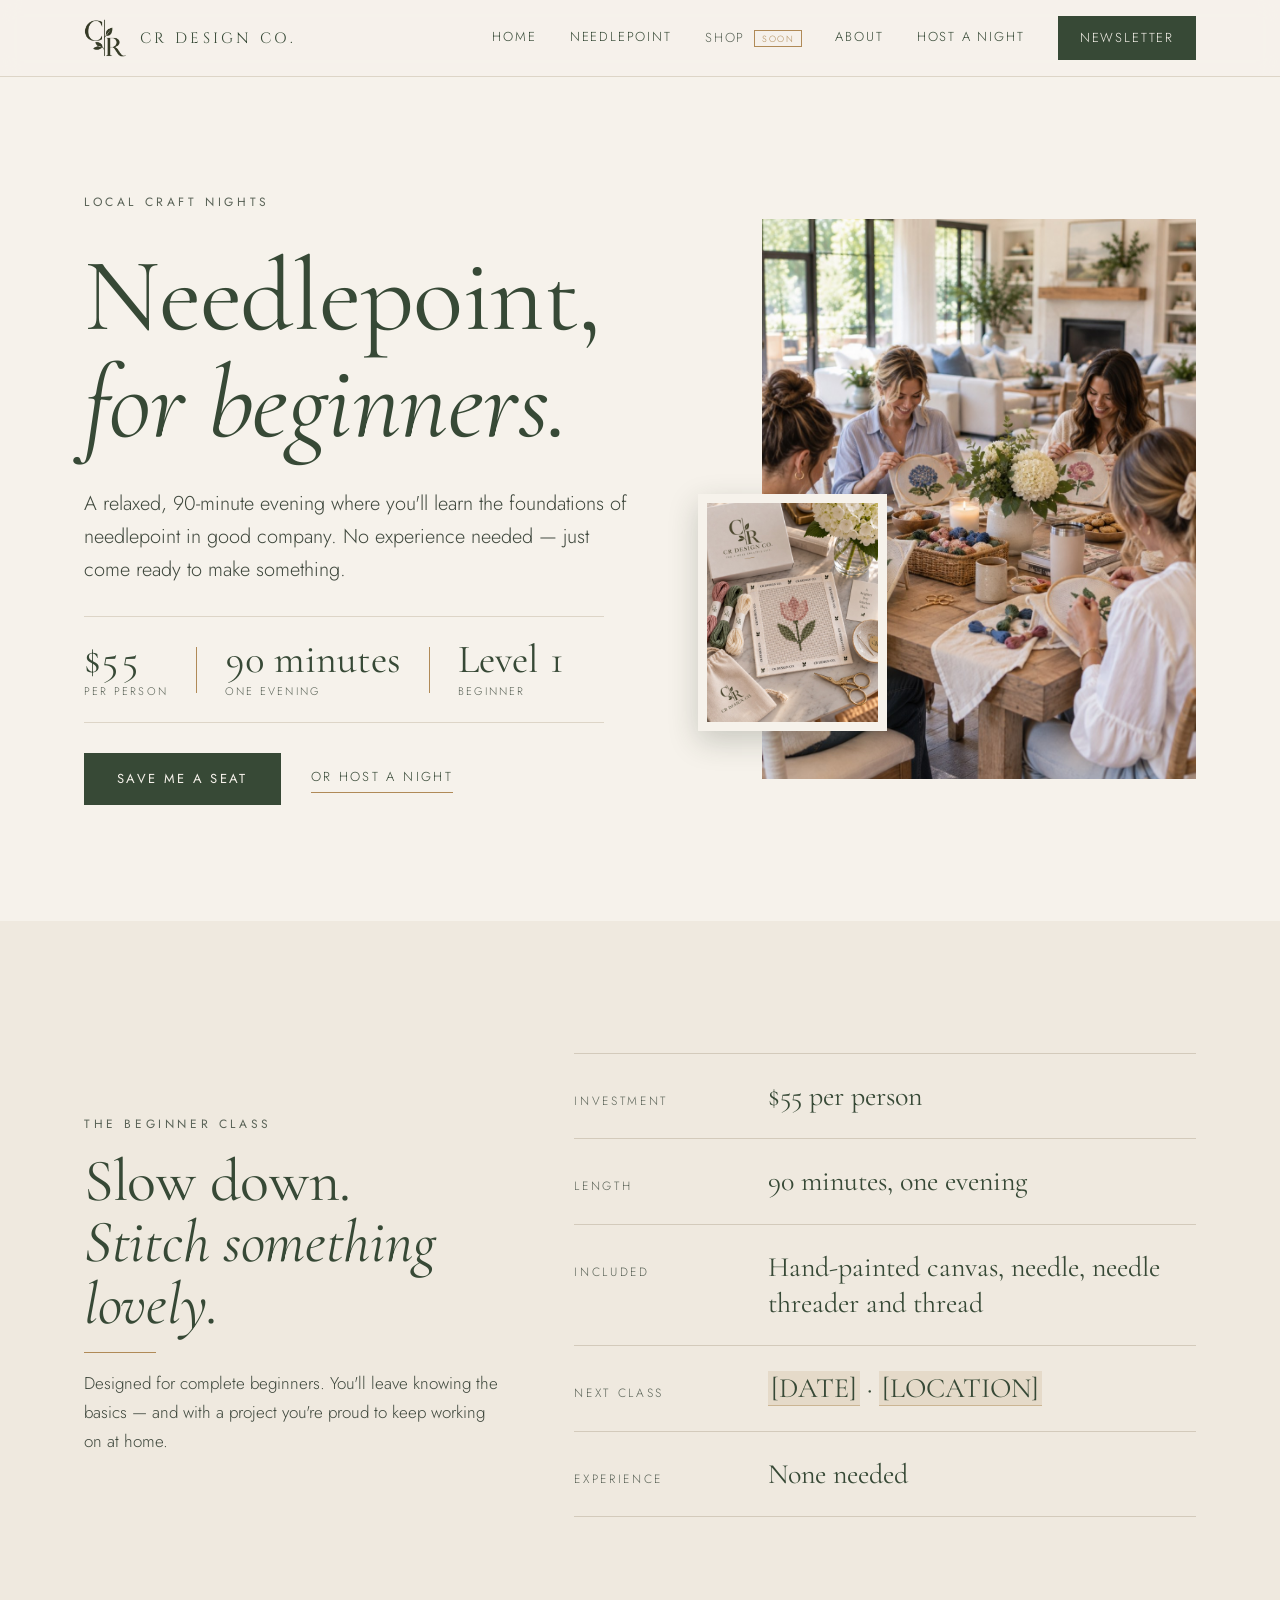
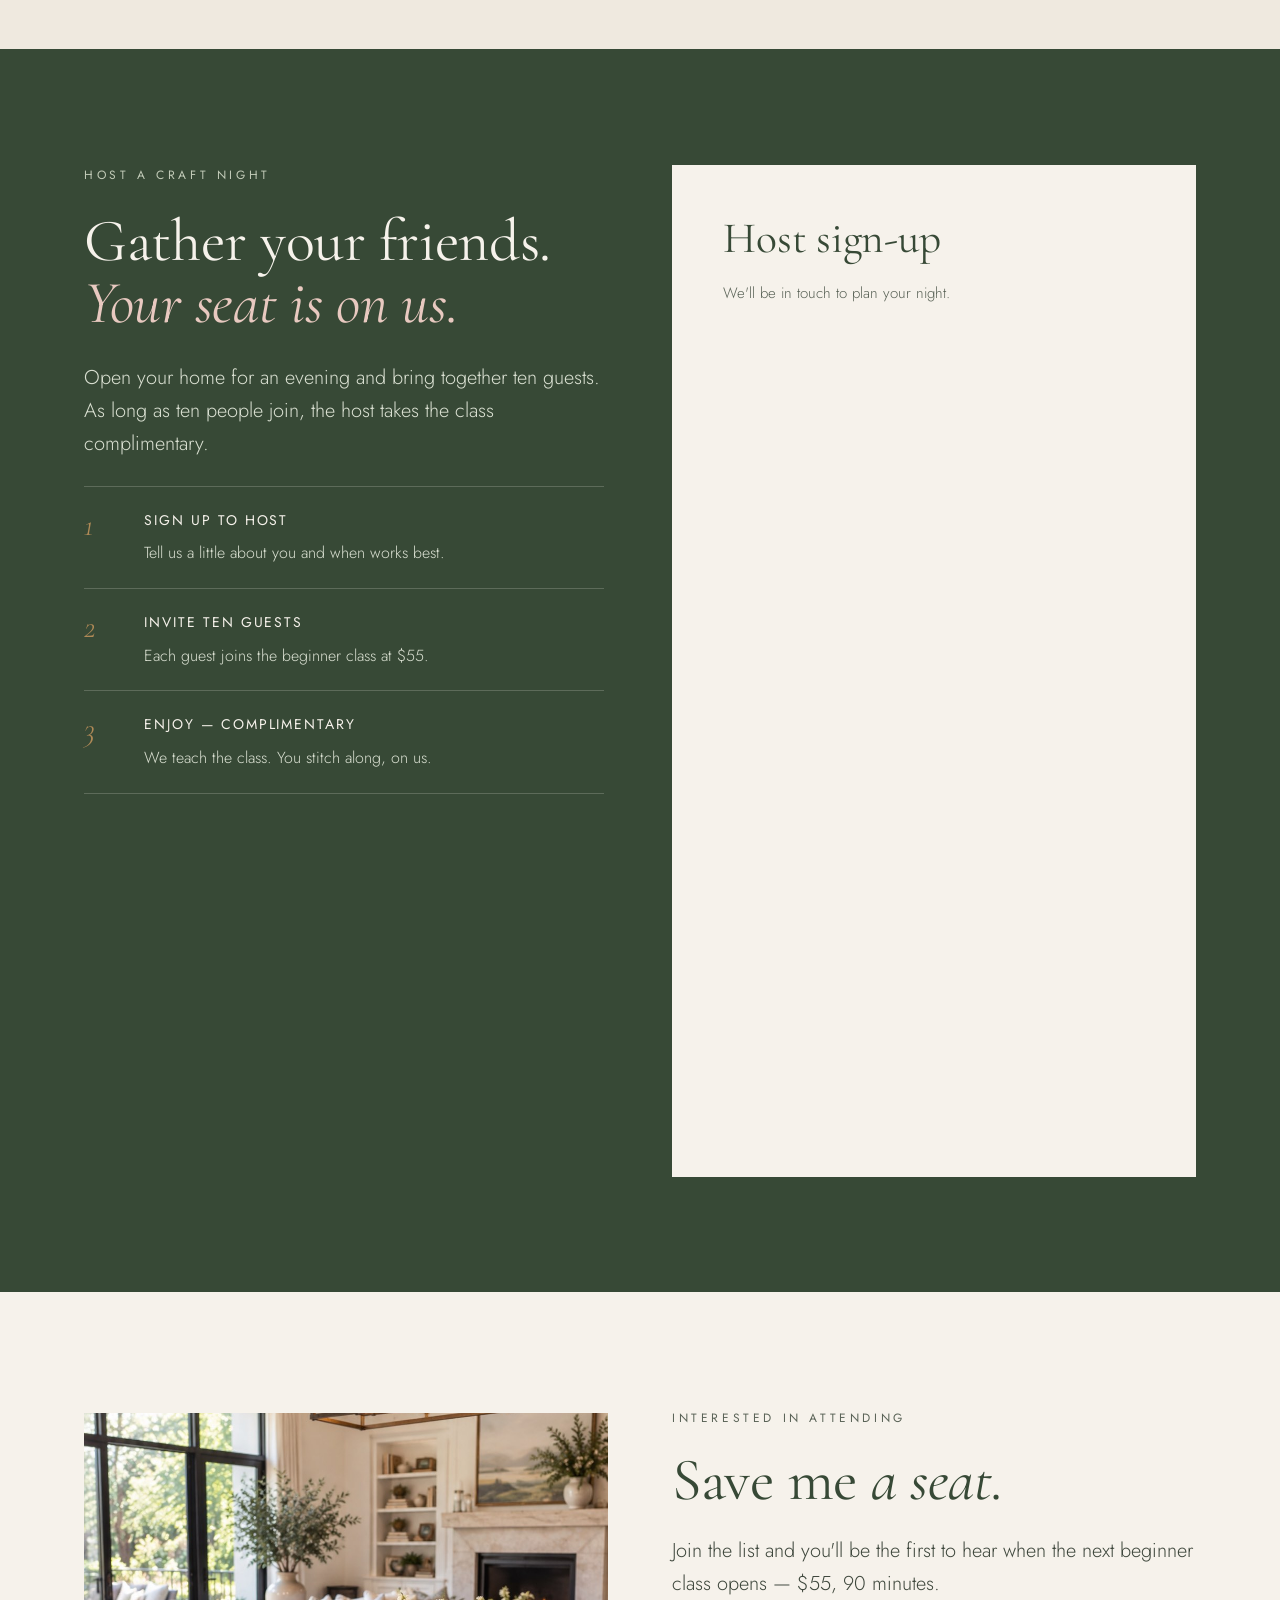
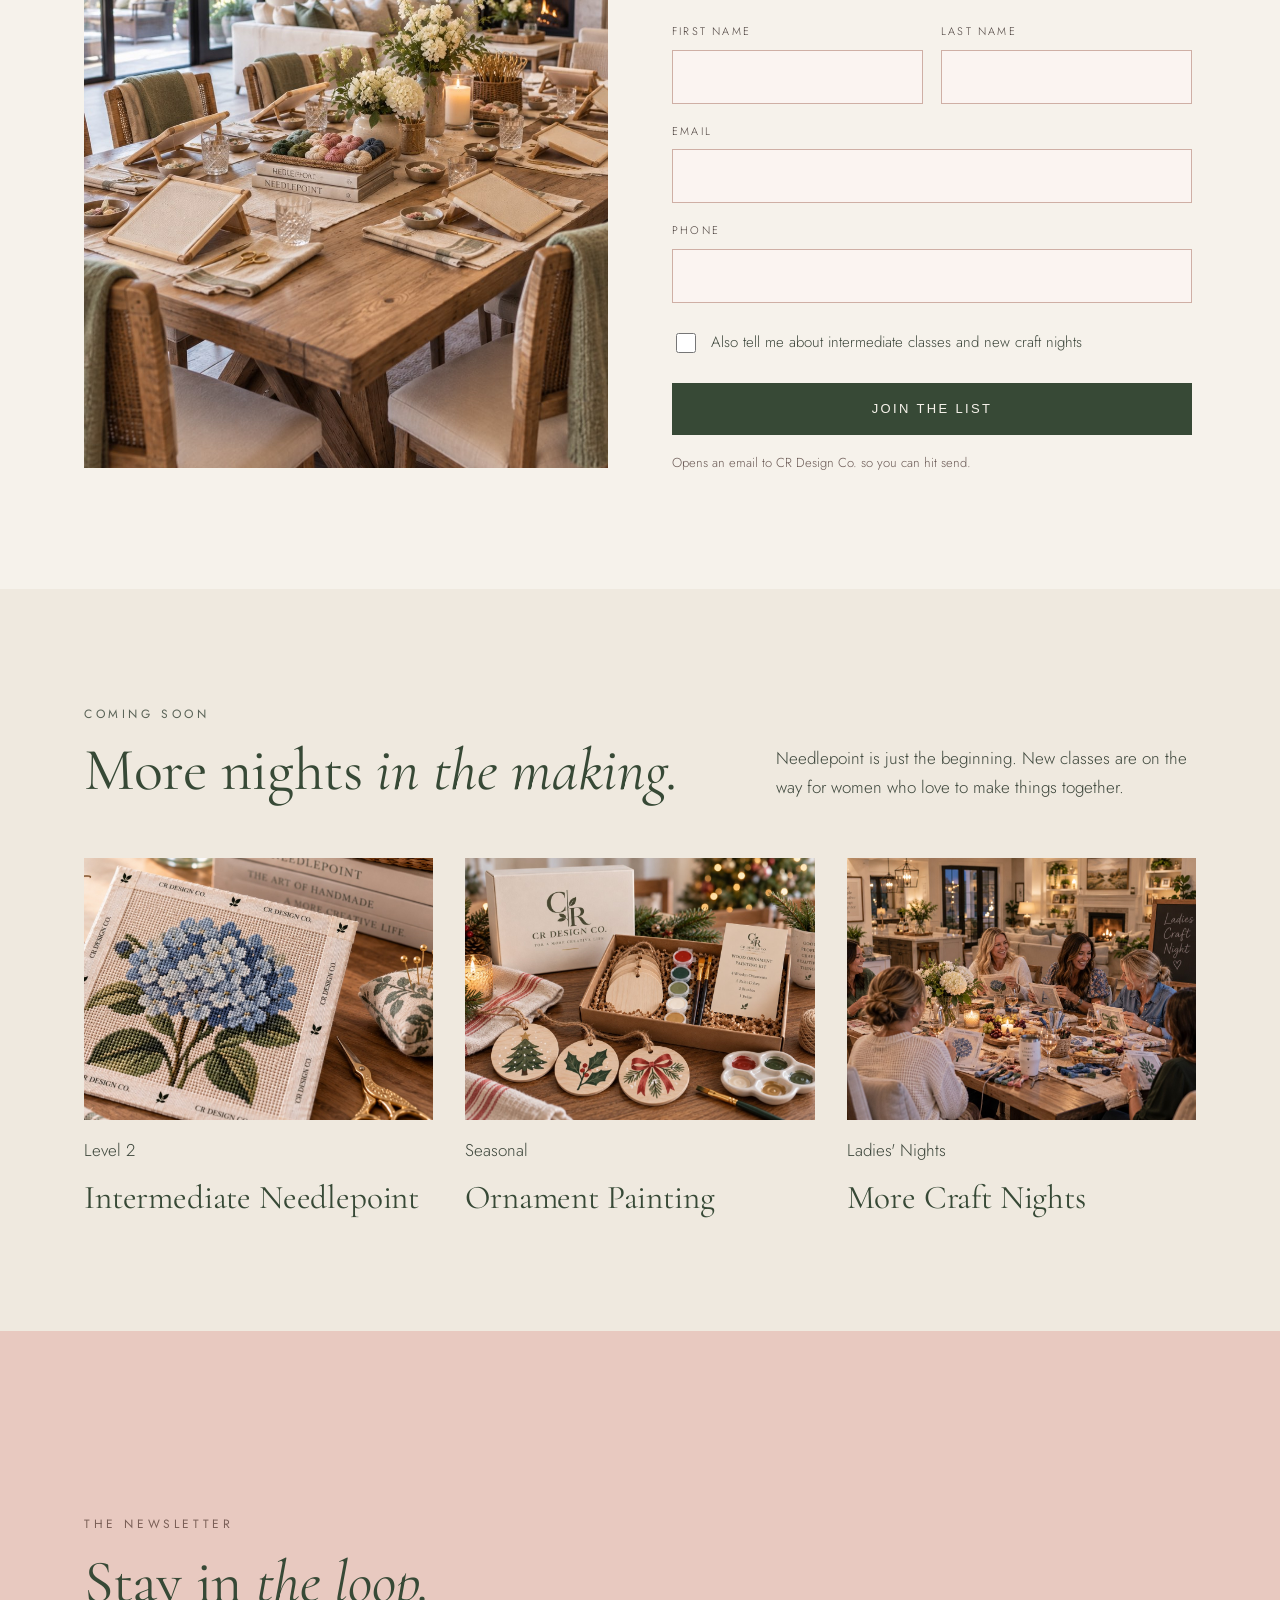
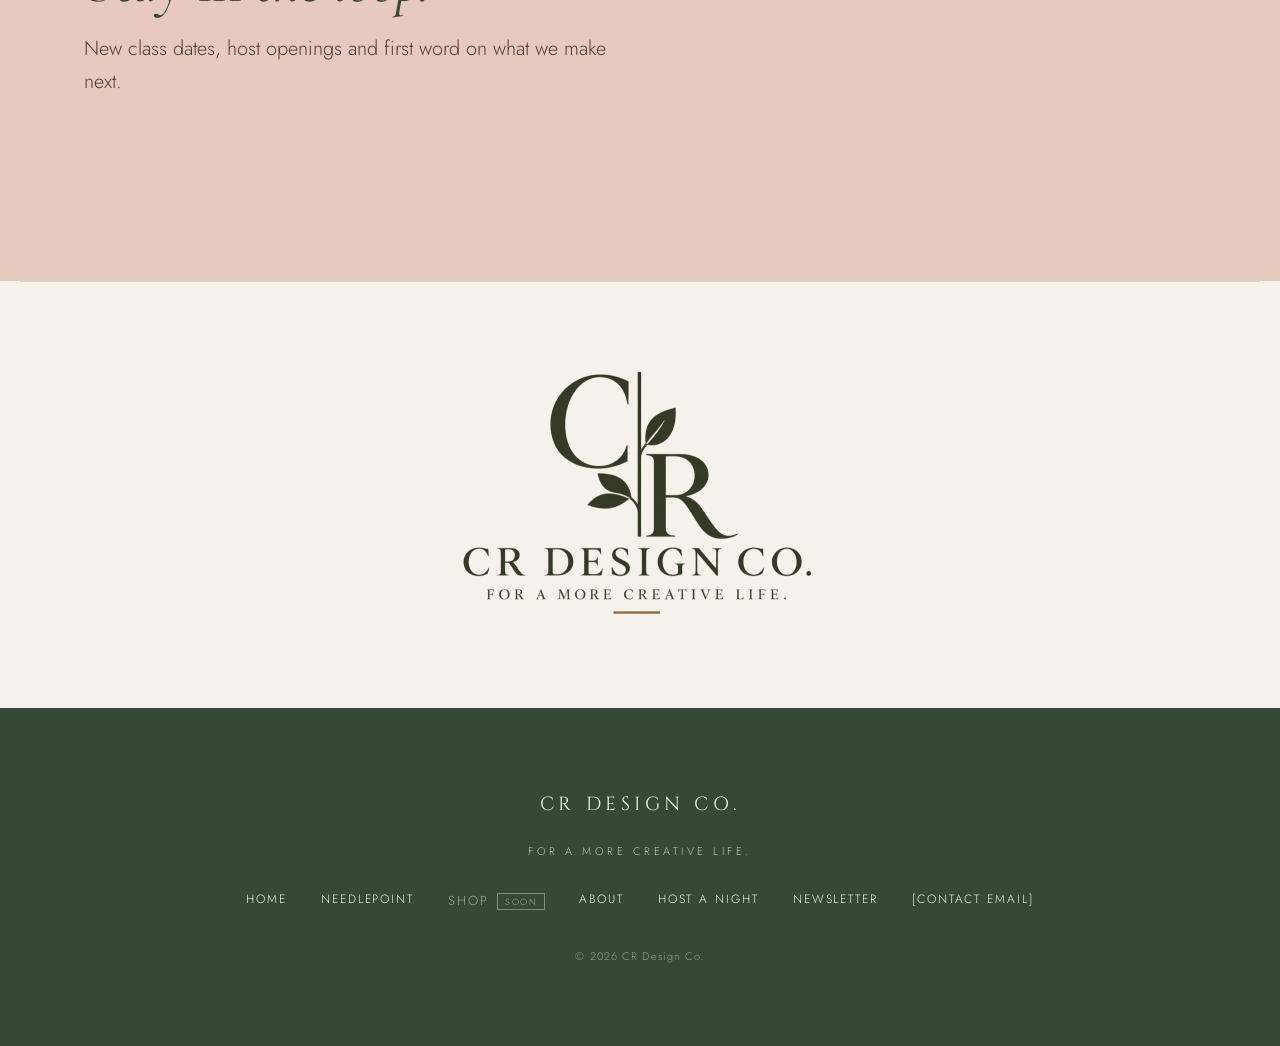
==== needlepoint.html @ 67227e8a "Host sign-up now posts to GHL The cream card, its heading and the three host steps stay in the page;" ====
<!doctype html>
<html lang="en">
<head>
<meta charset="utf-8">
<meta name="viewport" content="width=device-width, initial-scale=1, viewport-fit=cover">
<title>Needlepoint — CR Design Co.</title>
<meta name="description" content="A relaxed 90-minute beginner needlepoint class, $55 per person. No experience needed. Host ten guests and your seat is complimentary.">
<link rel="icon" href="assets/logo-mark.png">
<meta property="og:title" content="Needlepoint for beginners — CR Design Co.">
<meta property="og:description" content="90 minutes, $55, no experience needed. Craft nights for a more creative life.">
<meta property="og:image" content="assets/logo-full.png">
<meta property="og:type" content="website">
<style>
  :root{
    color-scheme:light;
    padding-top:env(safe-area-inset-top,0px);
    padding-bottom:env(safe-area-inset-bottom,0px);
  }
  body{margin:0}
  img{max-width:100%}
  [hidden]{display:none!important}
</style>
<link rel="preconnect" href="https://fonts.googleapis.com">
<link rel="preconnect" href="https://fonts.gstatic.com" crossorigin>
<link rel="stylesheet" href="https://fonts.googleapis.com/css2?family=Cinzel:wght@400;500;600&family=Cormorant+Garamond:ital,wght@0,300;0,400;0,500;1,300;1,400&family=Jost:wght@300;400;500&display=swap">
<link rel="stylesheet" href="assets/site.css">
</head>
<body>

<header class="site-head">
  <div class="head-in">
    <a class="brand" href="index.html">
      <img src="assets/logo-mark.png" alt="CR Design Co.">
      <span>CR DESIGN CO.</span>
    </a>
    <nav class="nav" aria-label="Main">
      <a href="index.html" class="hide-sm">Home</a>
      <a href="needlepoint.html">Needlepoint</a>
      <span class="nav-soon hide-sm">Shop<span class="chip">Soon</span></span>
      <a href="index.html#about" class="hide-sm">About</a>
      <a href="needlepoint.html#host" class="hide-sm">Host a Night</a>
      <a href="#newsletter" class="btn-sm">Newsletter</a>
    </nav>
  </div>
</header>

<main id="top">

  <!-- HERO -->
  <section>
    <div class="wrap hero-grid">
      <div class="hero-copy">
        <p class="eyebrow">Local Craft Nights</p>
        <h1 class="display">Needlepoint,<br><em>for beginners.</em></h1>
        <p class="lede">A relaxed, 90-minute evening where you'll learn the foundations of
          needlepoint in good company. No experience needed — just come ready to make
          something.</p>

        <div class="statbar">
          <div class="stat"><b>$55</b><span>Per person</span></div>
          <div class="stat-div"></div>
          <div class="stat"><b>90 minutes</b><span>One evening</span></div>
          <div class="stat-div"></div>
          <div class="stat"><b>Level 1</b><span>Beginner</span></div>
        </div>

        <div class="hero-cta">
          <a class="btn" href="#seat">Save me a seat</a>
          <a class="link-u" href="#host">Or host a night</a>
        </div>
      </div>

      <div class="hero-stack">
        <div class="slot primary filled">
          <img src="assets/craft-night.jpg"
               alt="Four women around a sunlit dining table, each stitching a floral needlepoint canvas in a hoop, with a basket of wool and a vase of hydrangeas between them">
        </div>
        <div class="slot inset filled">
          <img src="assets/kit.jpg"
               alt="A CR Design Co. needlepoint kit laid out on marble: a printed tulip canvas, skeins of blush, sage and cream wool, gold stork scissors, a linen pouch and a card reading A Brighter Day Stitches Here">
        </div>
      </div>
    </div>
  </section>

  <!-- THE CLASS -->
  <section id="class" class="band-sand">
    <div class="wrap about-grid">
      <div class="head-block">
        <p class="eyebrow">The Beginner Class</p>
        <h2 class="display">Slow down.<br><em>Stitch something lovely.</em></h2>
        <hr class="rule">
        <p>Designed for complete beginners. You'll leave knowing the basics — and with a
          project you're proud to keep working on at home.</p>
      </div>

      <dl class="spec">
        <div><dt>Investment</dt><dd>$55 per person</dd></div>
        <div><dt>Length</dt><dd>90 minutes, one evening</dd></div>
        <div><dt>Included</dt><dd>Hand-painted canvas, needle, needle threader and thread</dd></div>
        <div><dt>Next class</dt><dd><span class="fill">[DATE]</span> · <span class="fill">[LOCATION]</span></dd></div>
        <div><dt>Experience</dt><dd>None needed</dd></div>
      </dl>
    </div>
  </section>

  <!-- HOST -->
  <section id="host" class="band-dark">
    <div class="wrap host-grid">
      <div class="host-intro">
        <p class="eyebrow">Host a Craft Night</p>
        <h2 class="display">Gather your friends.<br><em>Your seat is on us.</em></h2>
        <p class="lede">Open your home for an evening and bring together ten guests. As
          long as ten people join, the host takes the class complimentary.</p>

        <ol class="steps">
          <li>
            <span class="n">1</span>
            <b>Sign up to host</b>
            <span>Tell us a little about you and when works best.</span>
          </li>
          <li>
            <span class="n">2</span>
            <b>Invite ten guests</b>
            <span>Each guest joins the beginner class at $55.</span>
          </li>
          <li>
            <span class="n">3</span>
            <b>Enjoy — complimentary</b>
            <span>We teach the class. You stitch along, on us.</span>
          </li>
        </ol>
      </div>

      <div class="form-card">
        <h3 class="display">Host sign-up</h3>
        <p class="sub">We'll be in touch to plan your night.</p>

        <div class="ghl-embed ghl-embed--host">
          <iframe
            src="https://api.osqii.com/widget/form/uSNYz3c9qUQDkswvhex2"
            id="inline-uSNYz3c9qUQDkswvhex2"
            title="Host a craft night — sign-up"
            data-layout="{'id':'INLINE'}"
            data-trigger-type="alwaysShow"
            data-activation-type="alwaysActivated"
            data-deactivation-type="neverDeactivate"
            data-form-name="Host sign-up"
            data-height="482"
            data-layout-iframe-id="inline-uSNYz3c9qUQDkswvhex2"
            data-form-id="uSNYz3c9qUQDkswvhex2"
            data-cookie-consent="true"
            data-cookie-consent-provider="auto"></iframe>
        </div>
      </div>
    </div>
  </section>

  <!-- SAVE A SEAT -->
  <section id="seat">
    <div class="wrap seat-grid">
      <div class="slot filled">
        <img src="assets/table-set.jpg"
             alt="A long farmhouse table set for craft night: blank needlepoint canvases on wooden stands at each place, a basket of coloured wool, scissors, linen napkins, candles and a vase of white hydrangeas">
      </div>

      <div class="seat-copy">
        <p class="eyebrow">Interested in Attending</p>
        <h2 class="display">Save me <em>a seat.</em></h2>
        <p class="lede">Join the list and you'll be the first to hear when the next
          beginner class opens — $55, 90 minutes.</p>

        <form id="seat-form" novalidate>
          <div class="field-row">
            <label for="s-first">First name<input id="s-first" name="first" type="text" autocomplete="given-name"></label>
            <label for="s-last">Last name<input id="s-last" name="last" type="text" autocomplete="family-name"></label>
          </div>
          <label for="s-email">Email<input id="s-email" name="email" type="email" autocomplete="email"></label>
          <label for="s-phone">Phone<input id="s-phone" name="phone" type="tel" autocomplete="tel"></label>
          <label class="check" for="s-more">
            <input id="s-more" name="more" type="checkbox">
            Also tell me about intermediate classes and new craft nights
          </label>
          <button class="btn" type="submit">Join the list</button>
          <p class="form-note" id="seat-note">Opens an email to CR Design Co. so you can hit send.</p>
        </form>
      </div>
    </div>
  </section>

  <!-- COMING SOON -->
  <section id="soon" class="band-sand">
    <div class="wrap stack">
      <div class="soon-head">
        <div class="head-block">
          <p class="eyebrow">Coming Soon</p>
          <h2 class="display">More nights <em>in the making.</em></h2>
        </div>
        <p style="max-width:42ch">Needlepoint is just the beginning. New classes are on
          the way for women who love to make things together.</p>
      </div>

      <div class="trio">
        <article>
          <div class="slot filled">
            <img src="assets/intermediate.jpg"
                 alt="A finished needlepoint canvas of a blue hydrangea in shaded wool, propped beside a floral pincushion, gold stork scissors and a stack of craft books">
          </div>
          <span class="status soon"><span class="dot muted"></span>Level 2</span>
          <h3 class="display">Intermediate Needlepoint</h3>
        </article>
        <article>
          <div class="slot filled">
            <img src="assets/ornament-kit.jpg"
                 alt="A CR Design Co. wood ornament painting kit: four blank wooden rounds on twine, pots of paint, brushes and a palette, with three finished ornaments painted with a tree, holly and a ribbon">
          </div>
          <span class="status soon"><span class="dot muted"></span>Seasonal</span>
          <h3 class="display">Ornament Painting</h3>
        </article>
        <article>
          <div class="slot filled">
            <img src="assets/ladies-night.jpg"
                 alt="Six women laughing around a long table on a winter evening, each holding a needlepoint canvas, with wine, a cheese board, candles and a chalkboard reading Ladies Craft Night">
          </div>
          <span class="status soon"><span class="dot muted"></span>Ladies' Nights</span>
          <h3 class="display">More Craft Nights</h3>
        </article>
      </div>
    </div>
  </section>

  <!-- NEWSLETTER -->
  <section id="newsletter" class="band-blush">
    <div class="wrap news-grid">
      <div class="news-copy">
        <p class="eyebrow">The Newsletter</p>
        <h2 class="display">Stay in <em>the loop.</em></h2>
        <p class="lede">New class dates, host openings and first word on what we make
          next.</p>
      </div>

      <div class="ghl-embed">
        <iframe
          src="https://api.osqii.com/widget/form/UCTZlNsfHqGjz9gPD2ir"
          id="inline-UCTZlNsfHqGjz9gPD2ir"
          title="Join the CR Design Co. newsletter"
          data-layout="{'id':'INLINE'}"
          data-trigger-type="alwaysShow"
          data-activation-type="alwaysActivated"
          data-deactivation-type="neverDeactivate"
          data-form-name="Form 1"
          data-height="230"
          data-layout-iframe-id="inline-UCTZlNsfHqGjz9gPD2ir"
          data-form-id="UCTZlNsfHqGjz9gPD2ir"
          data-cookie-consent="true"
          data-cookie-consent-provider="auto"></iframe>
      </div>
    </div>
  </section>

  <div class="wrap logo-band">
    <img src="assets/logo-full.png" alt="CR Design Co. — For a more creative life.">
  </div>
</main>

<footer class="site-foot">
  <div class="foot-in">
    <span class="foot-mark">CR DESIGN CO.</span>
    <span class="foot-tag">For a more creative life.</span>
    <nav class="foot-nav" aria-label="Footer">
      <a href="index.html">Home</a>
      <a href="needlepoint.html">Needlepoint</a>
      <span class="nav-soon">Shop<span class="chip">Soon</span></span>
      <a href="index.html#about">About</a>
      <a href="needlepoint.html#host">Host a Night</a>
      <a href="#newsletter">Newsletter</a>
      <a href="mailto:hello@example.com" id="foot-mail">[CONTACT EMAIL]</a>
    </nav>
    <p class="foot-fine">© <span id="yr">2026</span> CR Design Co.</p>
  </div>
</footer>

<script src="assets/forms.js"></script>
<script src="https://api.osqii.com/js/form_embed.js"></script>
</body>
</html>
---- assets/site.css ----
:root{
  --ink:#374936;        /* the green from the logo */
  --ink-deep:#2B3629;
  --ink-soft:#5A6357;
  --body:#3E473C;
  --cream:#F6F2EB;      /* page ground */
  --sand:#EFE9DF;       /* alternating band */
  --sand-deep:#E4DCCB;
  --blush:#E8C9C0;
  --blush-pale:#F4E3DE;
  --brass:#B08A57;      /* the rule under the logo */
  --line:#DDD5C7;
  --maxw:1240px;
  --gut:clamp(20px,5vw,96px);
}

*{box-sizing:border-box}
html{scroll-behavior:smooth}
@media (prefers-reduced-motion:reduce){
  html{scroll-behavior:auto}
  *,*::before,*::after{animation-duration:.001s!important;transition-duration:.001s!important}
}
body{
  margin:0;
  background:var(--cream);
  color:var(--body);
  font-family:'Jost','Helvetica Neue',Arial,sans-serif;
  font-weight:300;
  font-size:17px;
  line-height:1.7;
  -webkit-font-smoothing:antialiased;
}
img{max-width:100%;display:block}
a{color:inherit}

/* ---------- type ---------- */
.display{
  font-family:'Cormorant Garamond',Georgia,'Times New Roman',serif;
  font-weight:400;
  color:var(--ink);
  line-height:1.03;
  text-wrap:balance;
  margin:0;
  letter-spacing:-.005em;
}
.display em{font-style:italic}
h1.display{font-size:clamp(46px,8.4vw,104px)}
h2.display{font-size:clamp(34px,5.4vw,60px)}
h3.display{font-size:clamp(28px,3.4vw,44px)}
.eyebrow{
  font-size:12px;
  letter-spacing:.3em;
  text-transform:uppercase;
  color:var(--ink-soft);
  font-weight:400;
  margin:0;
}
.lede{font-size:clamp(18px,2vw,20px);line-height:1.65;max-width:34em;margin:0}
p{margin:0}
.rule{width:72px;height:1px;background:var(--brass);border:0;margin:0}

/* ---------- layout ---------- */
.wrap{max-width:var(--maxw);margin:0 auto;padding-inline:var(--gut)}
section{padding-block:clamp(64px,9vw,120px)}
.band-sand{background:var(--sand)}
.band-blush{background:var(--blush)}

/* ---------- header ---------- */
.site-head{
  position:sticky;
  top:env(safe-area-inset-top,0px);
  z-index:50;
  background:rgba(246,242,235,.93);
  backdrop-filter:blur(10px);
  -webkit-backdrop-filter:blur(10px);
  border-bottom:1px solid var(--line);
}
.head-in{
  max-width:var(--maxw);margin:0 auto;padding-inline:var(--gut);
  min-height:76px;
  display:flex;align-items:center;justify-content:space-between;gap:24px;
}
.brand{display:flex;align-items:center;gap:13px;text-decoration:none;color:var(--ink);flex-shrink:0}
.brand img{height:38px;width:auto;mix-blend-mode:multiply}
.brand span{
  font-family:'Cinzel',Georgia,serif;font-size:15px;letter-spacing:.22em;
  white-space:nowrap;line-height:1;
}
.nav{display:flex;align-items:center;gap:clamp(18px,2.6vw,38px)}
.nav a{
  font-size:13px;letter-spacing:.14em;text-transform:uppercase;
  text-decoration:none;color:var(--ink);
  display:inline-flex;align-items:center;min-height:44px;
  border-bottom:1px solid transparent;
}
.nav a:hover{border-bottom-color:var(--brass)}
.nav a:focus-visible,a:focus-visible,button:focus-visible,input:focus-visible{
  outline:2px solid var(--brass);outline-offset:3px;border-radius:1px;
}
.nav .btn-sm{
  background:var(--ink);color:var(--cream);padding:0 22px;border-bottom:0;
  min-height:44px;
}

/* A nav item for something that isn't live yet. Deliberately NOT an <a>: a
   placeholder href would 404 the moment a visitor clicked it. When the shop
   opens, swap the <span class="nav-soon"> for <a href="…"> and delete the
   chip — no other change needed. */
.nav-soon{
  display:inline-flex;align-items:center;gap:9px;
  font-size:13px;letter-spacing:.14em;text-transform:uppercase;
  color:var(--ink-soft);cursor:default;user-select:none;
  min-height:44px;white-space:nowrap;
}
.chip{
  font-size:9px;letter-spacing:.16em;text-transform:uppercase;
  border:1px solid var(--brass);color:var(--brass);
  padding:3px 7px;line-height:1;
}
.foot-nav .nav-soon{color:#9FB094;min-height:0}
.foot-nav .chip{border-color:#7E9070;color:#9FB094}
.nav .btn-sm:hover{background:var(--ink-deep);border-bottom-color:transparent}
@media (max-width:820px){
  /* the header row is full at phone width; these move to the footer nav */
  .nav a.hide-sm,.nav .hide-sm{display:none}
  .brand span{display:none}
  .brand img{height:42px}
}

/* ---------- buttons ---------- */
.btn{
  display:inline-flex;align-items:center;justify-content:center;
  min-height:52px;padding:0 32px;
  background:var(--ink);color:var(--cream);text-decoration:none;
  font-size:13px;letter-spacing:.18em;text-transform:uppercase;font-weight:400;
  border:1px solid var(--ink);cursor:pointer;
  transition:background .2s ease,color .2s ease;
}
.btn:hover{background:var(--ink-deep);border-color:var(--ink-deep)}
.btn-ghost{background:transparent;color:var(--ink)}
.btn-ghost:hover{background:var(--ink);color:var(--cream)}
.link-u{
  font-size:13px;letter-spacing:.18em;text-transform:uppercase;color:var(--ink);
  text-decoration:none;border-bottom:1px solid var(--brass);padding-bottom:4px;
  display:inline-block;
}
.link-u:hover{border-bottom-color:var(--ink)}

/* ---------- photo slots ---------- */
.slot{
  position:relative;
  background:
    linear-gradient(140deg,var(--sand-deep) 0%,var(--sand) 45%,var(--blush-pale) 100%);
  border:1px solid var(--line);
  display:flex;flex-direction:column;align-items:center;justify-content:center;
  gap:14px;text-align:center;padding:28px;
  color:var(--ink-soft);
  max-width:100%;
}
.slot svg{opacity:.3}
.slot .tag{
  font-size:10px;letter-spacing:.26em;text-transform:uppercase;
  border:1px solid var(--brass);color:var(--brass);padding:5px 11px;
}
.slot .cap{font-size:13px;letter-spacing:.06em;max-width:24ch;line-height:1.5}

/* A slot holding a real photo. Keeps every sizing rule above — the aspect
   ratios, the absolute insets in the class-page hero — and just swaps the
   placeholder treatment for the image, cropped to fill rather than squashed. */
.slot.filled{
  display:block;padding:0;border:0;overflow:hidden;
  background:var(--sand-deep);
}
.slot.filled img{width:100%;height:100%;object-fit:cover;display:block}

/* ---------- hero ---------- */
.hero-grid{
  display:grid;grid-template-columns:1.05fr .95fr;gap:clamp(36px,5vw,72px);
  align-items:center;
}
.hero-copy{display:flex;flex-direction:column;gap:clamp(20px,2.4vw,30px);align-items:flex-start}
.hero-cta{display:flex;flex-wrap:wrap;align-items:center;gap:20px 30px}
.hero-slot{aspect-ratio:4/5;min-height:320px}
@media (max-width:860px){
  .hero-grid{grid-template-columns:1fr}
  .hero-slot{aspect-ratio:4/3;min-height:240px;order:-1}
}

/* ---------- class cards ---------- */
.stack{display:flex;flex-direction:column;gap:clamp(36px,5vw,56px)}
.head-block{display:flex;flex-direction:column;gap:16px;align-items:flex-start}
.cards{display:grid;grid-template-columns:repeat(2,minmax(0,1fr));gap:clamp(28px,4vw,44px)}
@media (max-width:760px){.cards{grid-template-columns:1fr}}
.card{display:flex;flex-direction:column;gap:18px;text-decoration:none;color:var(--body)}
.card .slot{aspect-ratio:3/2}   /* 6:4 */
.card .status{
  font-size:11px;letter-spacing:.22em;text-transform:uppercase;
  display:inline-flex;align-items:center;gap:9px;
}
.card .status.open{color:var(--ink)}
.card .status.soon{color:var(--ink-soft)}
.dot{width:6px;height:6px;border-radius:50%;background:var(--brass);flex:none}
.dot.muted{background:#B9B3A4}
.card h3{margin:0}
.meta{
  font-size:15px;letter-spacing:.02em;color:var(--body);
  display:flex;flex-wrap:wrap;gap:6px 14px;align-items:baseline;
  font-variant-numeric:tabular-nums;
}
.meta b{font-weight:500;color:var(--ink)}
.meta i{font-style:normal;color:#9A9384}

/* ---------- about ---------- */
.about-grid{
  display:grid;grid-template-columns:minmax(0,420px) minmax(0,1fr);
  gap:clamp(36px,5.5vw,80px);align-items:center;
}
/* The portrait used to carry an offset brass frame drawn with ::after at
   z-index:-1. That was a bug: .portrait never established a stacking context,
   so instead of sitting behind the photo the frame's top and left edges drew
   across it. Dropped in favour of a plain photo with a little lift — no
   stacking games, renders the same everywhere. */
.portrait{position:relative;max-width:420px;width:100%}
.portrait img{
  width:100%;height:auto;display:block;
  filter:saturate(.94);
  box-shadow:0 14px 34px rgba(43,54,41,.14);
}
.about-copy{display:flex;flex-direction:column;gap:26px;align-items:flex-start}
.about-copy .quote{
  font-family:'Cormorant Garamond',Georgia,serif;
  font-size:clamp(23px,2.7vw,31px);line-height:1.42;color:var(--ink);font-weight:300;
  max-width:26em;
}
.sig{
  font-family:'Cormorant Garamond',Georgia,serif;font-style:italic;
  font-size:22px;color:var(--ink);
}
.sig small{
  display:block;font-family:'Jost',sans-serif;font-style:normal;
  font-size:11px;letter-spacing:.26em;text-transform:uppercase;color:var(--ink-soft);
  margin-top:6px;
}
@media (max-width:820px){
  .about-grid{grid-template-columns:1fr}
  .portrait{max-width:340px}
}

/* ---------- host ---------- */
.host{
  display:grid;grid-template-columns:1fr auto;gap:clamp(28px,4vw,64px);
  align-items:center;
  border-top:1px solid var(--line);border-bottom:1px solid var(--line);
  padding-block:clamp(44px,6vw,72px);
}
@media (max-width:760px){.host{grid-template-columns:1fr}}
.host-copy{display:flex;flex-direction:column;gap:16px;align-items:flex-start}

/* ---------- newsletter ---------- */
.news-grid{
  display:grid;grid-template-columns:repeat(2,minmax(0,1fr));
  gap:clamp(34px,5vw,88px);align-items:center;
}
@media (max-width:820px){.news-grid{grid-template-columns:1fr}}
.news-copy{display:flex;flex-direction:column;gap:18px;align-items:flex-start}
.band-blush .eyebrow{color:#7A5F57}
.band-blush .lede{color:#4A3F3B}
form{display:flex;flex-direction:column;gap:18px}
.field-row{display:grid;grid-template-columns:repeat(2,minmax(0,1fr));gap:18px}
@media (max-width:480px){.field-row{grid-template-columns:1fr}}
label{
  display:flex;flex-direction:column;gap:9px;
  font-size:11px;letter-spacing:.2em;text-transform:uppercase;color:#4A3F3B;
}
input{
  height:54px;border:1px solid #CFAFA5;background:#FBF4F1;
  padding:0 15px;font-family:'Jost',sans-serif;font-size:16px;font-weight:300;
  color:var(--ink-deep);border-radius:0;
}
input::placeholder{color:#B49E97}
.form-note{font-size:13px;line-height:1.6;color:#6B5A55;margin:0}
.form-note a{color:#4A3F3B}

/* GHL newsletter form, embedded as an iframe. Its interior is styled inside
   GHL (Advanced -> Custom CSS) — nothing here can reach across the iframe
   boundary. This only sizes the box it sits in. */
.ghl-embed{width:100%;max-width:560px}
.ghl-embed iframe{
  /* GHL's resize script measures before the webfont lands and comes up a few
     pixels short, which scrolls the button out of view. min-height beats the
     inline height it sets; the slack is invisible once the form's own panel
     is transparent. */
  width:100%;min-height:320px;border:0;display:block;
  background:transparent;color-scheme:normal;
}
/* the host form carries seven fields, all stacked — it needs far more room
   than the newsletter. Must come after the rule above: same specificity,
   so source order is what decides. */
.ghl-embed--host iframe{min-height:800px}

/* ---------- logo band + footer ---------- */
.logo-band{
  display:flex;justify-content:center;
  padding-block:clamp(56px,7vw,86px);
  border-top:1px solid var(--line);
}
.logo-band img{width:min(360px,72vw);height:auto;mix-blend-mode:multiply}
.site-foot{
  background:var(--ink);color:var(--cream);
  padding-block:clamp(56px,7vw,80px);
}
.foot-in{
  max-width:var(--maxw);margin:0 auto;padding-inline:var(--gut);
  display:flex;flex-direction:column;align-items:center;gap:22px;text-align:center;
}
.foot-mark{font-family:'Cinzel',Georgia,serif;font-size:19px;letter-spacing:.24em;color:var(--cream)}
.foot-tag{font-size:11px;letter-spacing:.32em;text-transform:uppercase;color:#C2CBB8}
.foot-nav{
  display:flex;flex-wrap:wrap;justify-content:center;gap:12px 34px;margin-top:6px;
}
.foot-nav a{
  font-size:12px;letter-spacing:.16em;text-transform:uppercase;
  color:var(--cream);text-decoration:none;
  border-bottom:1px solid transparent;padding-bottom:3px;
}
.foot-nav a:hover{border-bottom-color:var(--brass)}
.foot-fine{font-size:11px;letter-spacing:.1em;color:#96A38D;margin-top:12px}
.site-foot a:focus-visible{outline-color:var(--brass)}

/* clearly-marked things the owner still needs to fill in */
.fill{
  background:rgba(176,138,87,.16);
  box-shadow:0 1px 0 rgba(176,138,87,.55);
  padding:0 3px;
}

/* ==========================================================================
   Needlepoint class page
   ========================================================================== */

/* --- hero: big photo with a smaller one overlapping its lower-left --- */
.hero-stack{position:relative;min-height:560px}
.hero-stack .slot.primary{position:absolute;inset:0 0 0 clamp(0px,5vw,64px)}
.hero-stack .slot.inset{
  position:absolute;left:0;bottom:48px;width:min(230px,38%);aspect-ratio:4/5;
  background:linear-gradient(150deg,var(--blush) 0%,var(--blush-pale) 100%);
  border-color:#D9B8AF;
}
.hero-stack .slot.inset .tag{border-color:#A9776A;color:#8A5F53}
.hero-stack .slot.inset .cap{color:#7A5F57}
/* Once it holds a photo, the inset sits directly on top of another photo —
   without a border the two run together. A cream mat plus a soft shadow reads
   as a separate card laid over the first, the way the composition intends. */
.hero-stack .slot.inset.filled{
  border:clamp(5px,1.1vw,9px) solid var(--cream);
  box-shadow:0 10px 28px rgba(43,54,41,.22);
}
@media (max-width:860px){
  /* keep the desktop composition rather than setting the two side by side:
     full-width photo with the small panel overlapping its lower-left corner.
     Side-by-side shrank the hero photo to ~200px, which is too small to read. */
  .hero-stack{min-height:0;position:relative}
  .hero-stack .slot.primary{position:static;inset:auto;aspect-ratio:4/3;width:100%}
  .hero-stack .slot.inset{left:14px;bottom:14px;width:34%;max-width:140px}
}

/* --- the $55 / 90 min / Level 1 bar under the headline --- */
.statbar{
  display:flex;flex-wrap:wrap;align-items:stretch;gap:clamp(18px,3vw,28px);
  padding-block:22px;border-top:1px solid var(--line);border-bottom:1px solid var(--line);
  max-width:520px;width:100%;
}
.stat{display:flex;flex-direction:column;gap:3px}
.stat b{
  font-family:'Cormorant Garamond',Georgia,serif;font-weight:400;
  font-size:clamp(30px,4vw,40px);color:var(--ink);line-height:1;
  font-variant-numeric:tabular-nums;
}
.stat span{font-size:11px;letter-spacing:.2em;text-transform:uppercase;color:var(--ink-soft)}
.stat-div{width:1px;background:var(--brass);align-self:center;height:46px;flex:none}
@media (max-width:420px){.stat-div{display:none}.statbar{gap:20px 26px}}

/* --- class spec: label / value rows --- */
.spec{display:flex;flex-direction:column}
.spec div{
  display:grid;grid-template-columns:170px minmax(0,1fr);gap:10px 24px;
  padding-block:24px;border-top:1px solid #D3CABB;align-items:baseline;
}
.spec div:last-child{border-bottom:1px solid #D3CABB}
.spec dt{font-size:12px;letter-spacing:.22em;text-transform:uppercase;color:var(--ink-soft);margin:0}
.spec dd{
  font-family:'Cormorant Garamond',Georgia,serif;font-weight:400;
  font-size:clamp(21px,2.4vw,28px);line-height:1.3;color:var(--ink);margin:0;
}
@media (max-width:620px){.spec div{grid-template-columns:1fr;padding-block:20px}}

/* --- dark green band (host section) --- */
.band-dark{background:var(--ink);color:var(--cream)}
.band-dark .display{color:var(--cream)}
.band-dark .display em{color:var(--blush)}
.band-dark .eyebrow{color:#C2CBB8}
.band-dark .lede{color:#DAE0D2}
.host-grid{
  display:grid;grid-template-columns:repeat(2,minmax(0,1fr));
  gap:clamp(36px,5vw,88px);align-items:start;
}
@media (max-width:900px){.host-grid{grid-template-columns:1fr}}
.host-intro{display:flex;flex-direction:column;gap:26px;align-items:flex-start}

/* --- the three host steps. Numbered because the order is real. --- */
.steps{display:flex;flex-direction:column;max-width:520px;width:100%;margin-top:4px}
.steps li{
  display:grid;grid-template-columns:34px minmax(0,1fr);gap:8px 26px;
  padding-block:22px;border-top:1px solid rgba(246,242,235,.2);
  list-style:none;align-items:start;
}
.steps li:last-child{border-bottom:1px solid rgba(246,242,235,.2)}
.steps .n{
  font-family:'Cormorant Garamond',Georgia,serif;font-style:italic;
  font-size:32px;line-height:1;color:var(--brass);grid-row:span 2;
}
.steps b{font-size:14px;letter-spacing:.14em;text-transform:uppercase;font-weight:400;color:var(--cream)}
.steps span{font-size:16px;color:#DAE0D2;line-height:1.6}
.steps ol,.steps{padding:0;margin:0}

/* --- form on a cream card, sitting on the dark band --- */
.form-card{
  background:var(--cream);color:var(--ink-deep);
  padding:clamp(28px,4vw,52px);
  display:flex;flex-direction:column;gap:20px;
}
.form-card h3{margin:0}
/* the form card sits on the dark band but is cream itself, so it has to opt
   back out of .band-dark's light-on-dark text colors */
.form-card .display,
.form-card .display em{color:var(--ink)}
.form-card .eyebrow{color:var(--ink-soft)}
.form-card .sub{font-size:15px;color:var(--ink-soft);margin:0}
.form-card label{color:var(--body)}
.form-card input,.form-card select{
  height:50px;border:1px solid #C7BEAF;background:#FFFDF9;
  padding:0 14px;font-family:'Jost',sans-serif;font-size:16px;font-weight:300;
  color:var(--ink-deep);border-radius:0;width:100%;
}
.form-card select{appearance:none;padding-right:38px;cursor:pointer;
  background-image:linear-gradient(45deg,transparent 50%,var(--ink-soft) 50%),
                   linear-gradient(135deg,var(--ink-soft) 50%,transparent 50%);
  background-position:calc(100% - 20px) 22px,calc(100% - 14px) 22px;
  background-size:6px 6px,6px 6px;background-repeat:no-repeat;
}
.check{
  flex-direction:row;align-items:center;gap:12px;min-height:44px;
  font-size:15px;letter-spacing:0;text-transform:none;font-weight:300;color:var(--body);
}
.check input{width:20px;height:20px;height:20px;accent-color:var(--ink);flex:none}

/* --- "save me a seat" split --- */
.seat-grid{
  display:grid;grid-template-columns:repeat(2,minmax(0,1fr));
  gap:clamp(34px,5vw,88px);align-items:center;
}
@media (max-width:860px){.seat-grid{grid-template-columns:1fr}}
.seat-grid .slot{aspect-ratio:4/5;min-height:300px}
.seat-copy{display:flex;flex-direction:column;gap:22px;align-items:flex-start;width:100%}
.seat-copy form{width:100%;max-width:520px}

/* --- coming soon, three across --- */
.soon-head{
  display:flex;flex-wrap:wrap;align-items:flex-end;justify-content:space-between;
  gap:22px 40px;
}
.trio{display:grid;grid-template-columns:repeat(3,minmax(0,1fr));gap:clamp(22px,3vw,32px)}
@media (max-width:860px){.trio{grid-template-columns:1fr 1fr}}
@media (max-width:560px){.trio{grid-template-columns:1fr}}
.trio .slot{aspect-ratio:4/3}
.trio article{display:flex;flex-direction:column;gap:16px}
.trio h3{margin:0;font-size:clamp(24px,2.6vw,34px)}
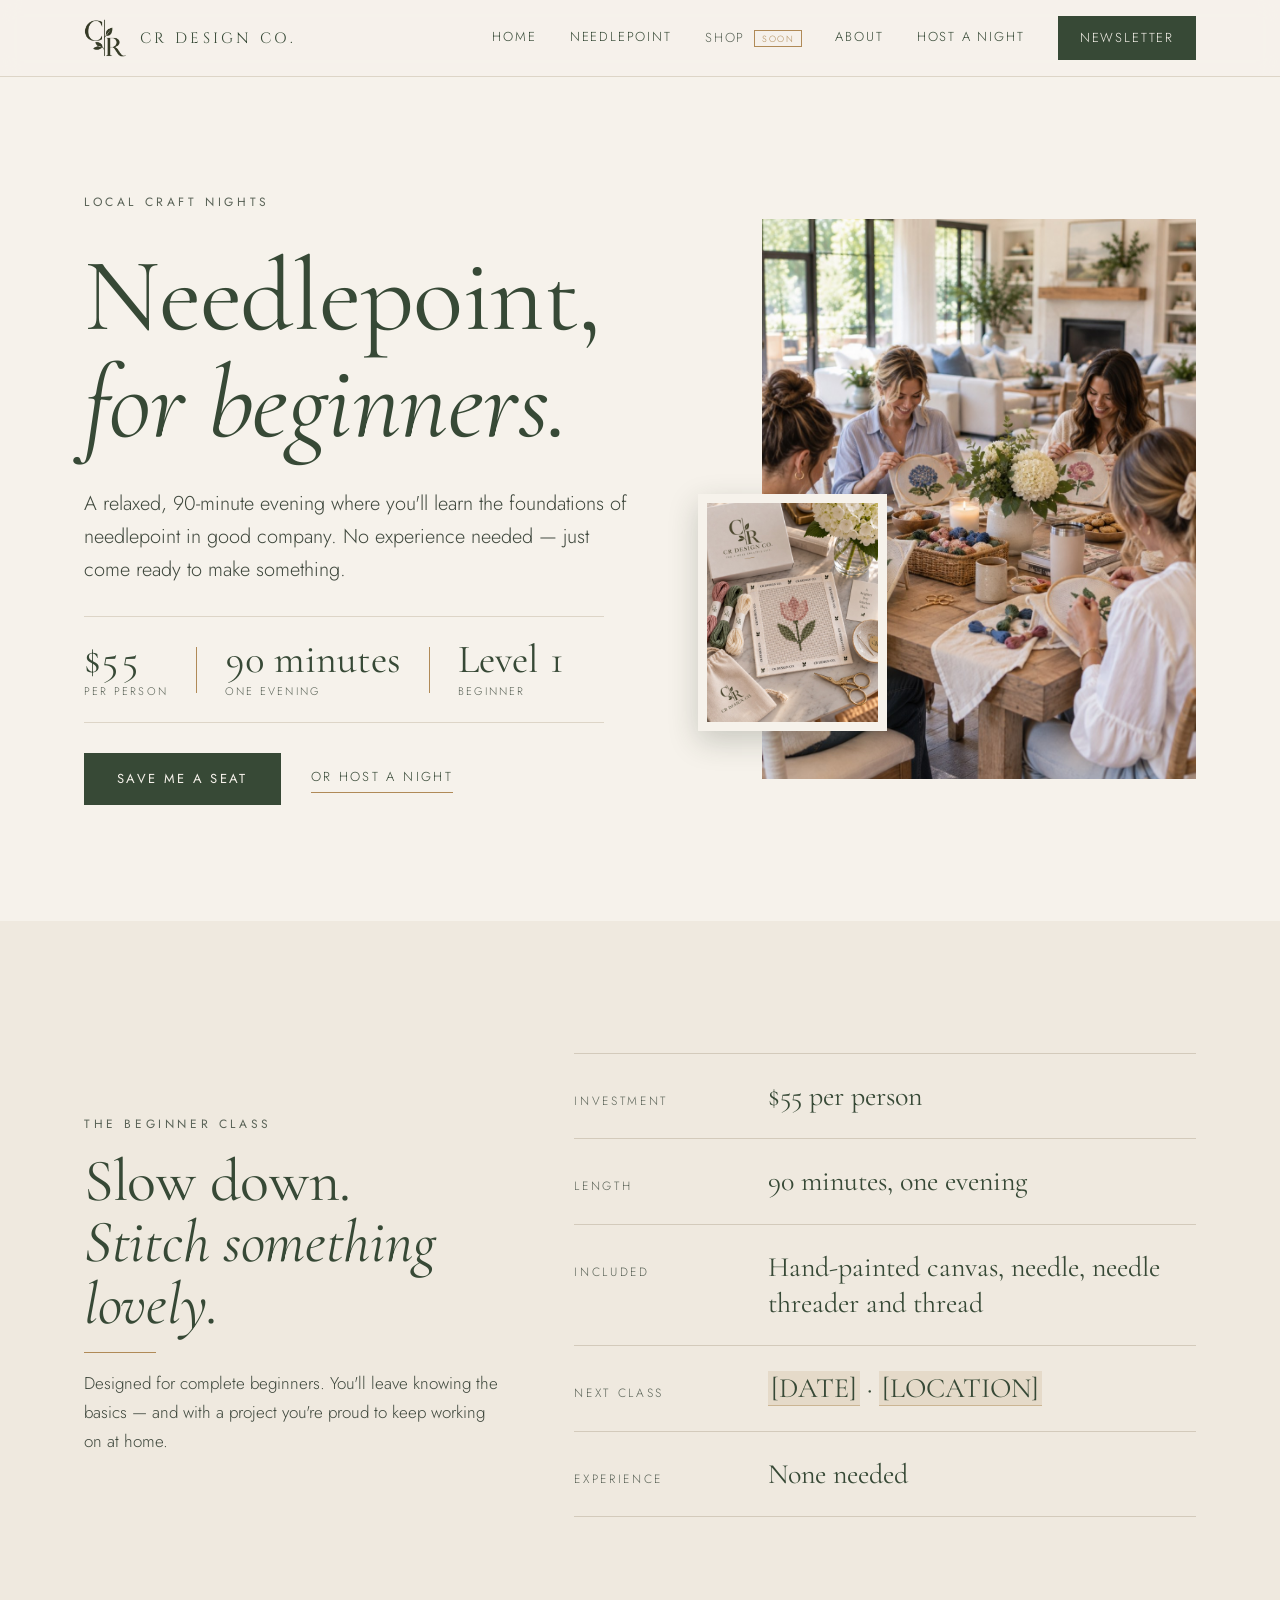
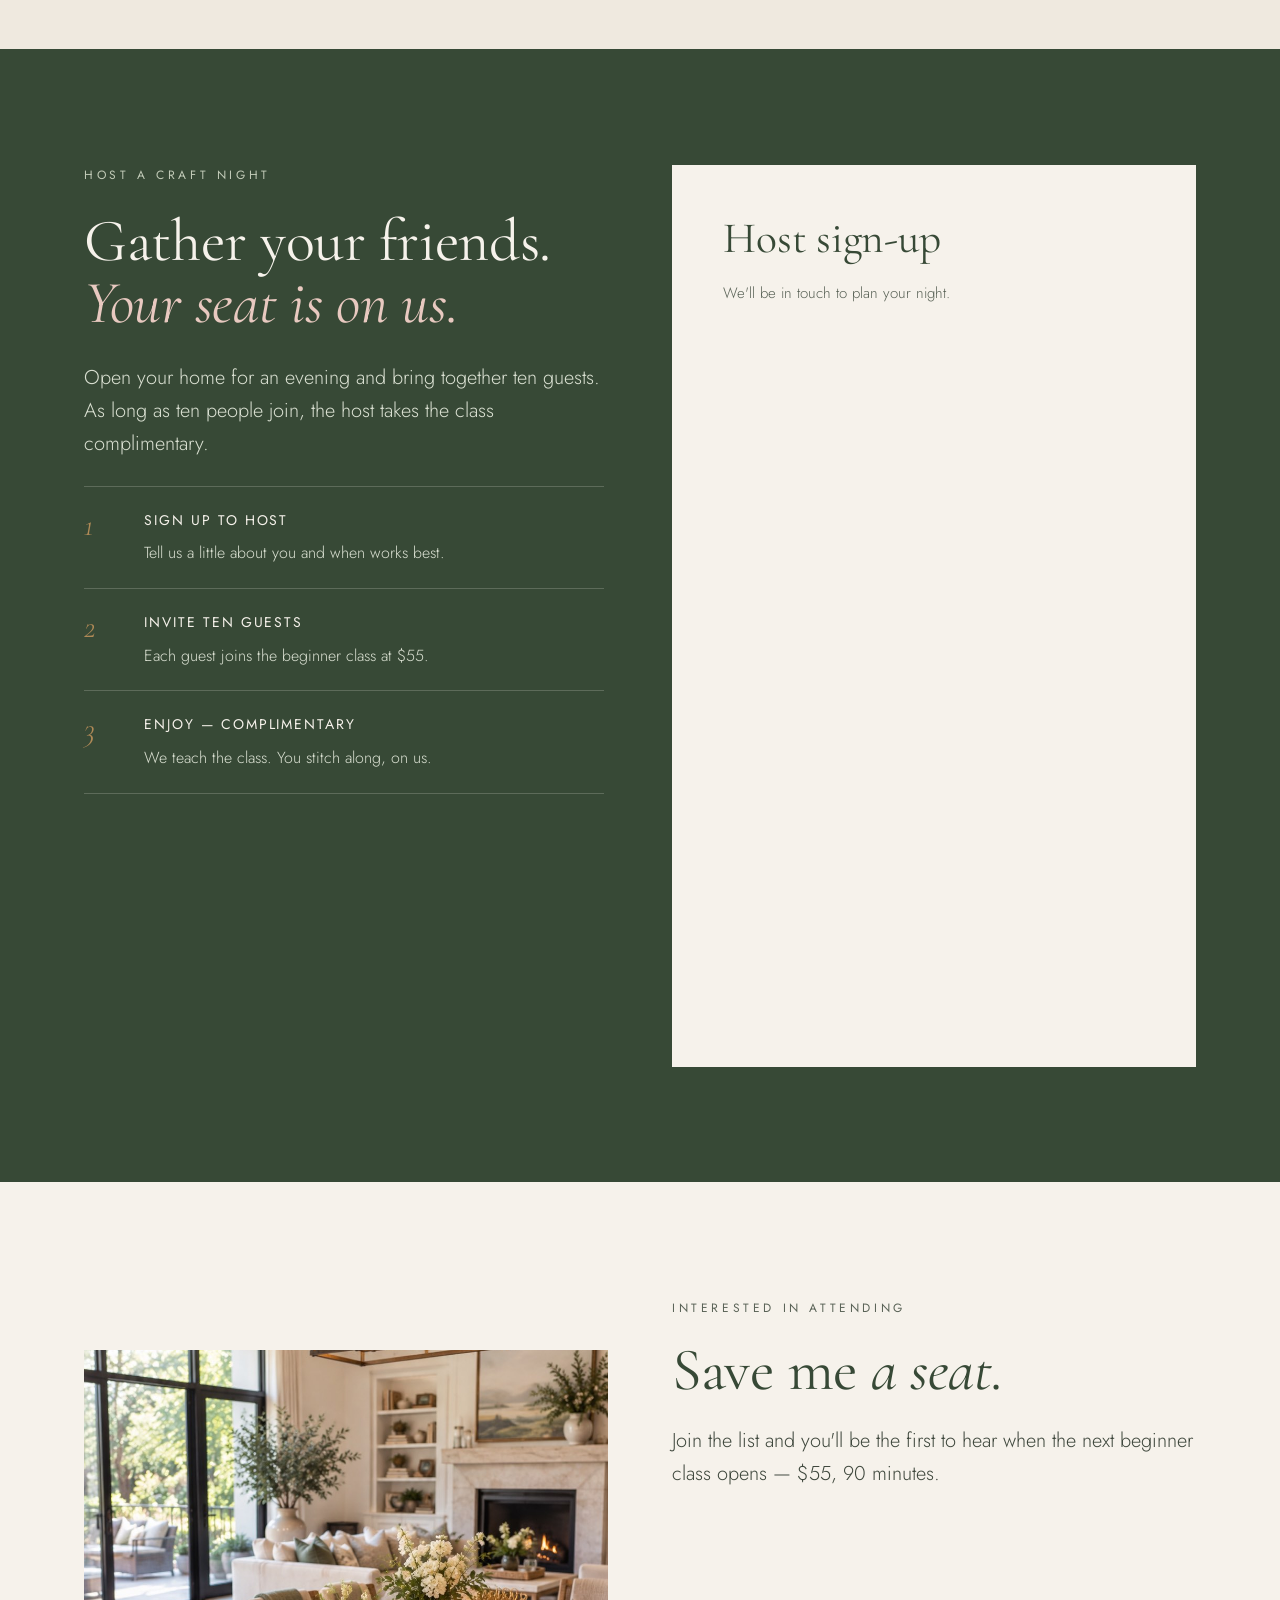
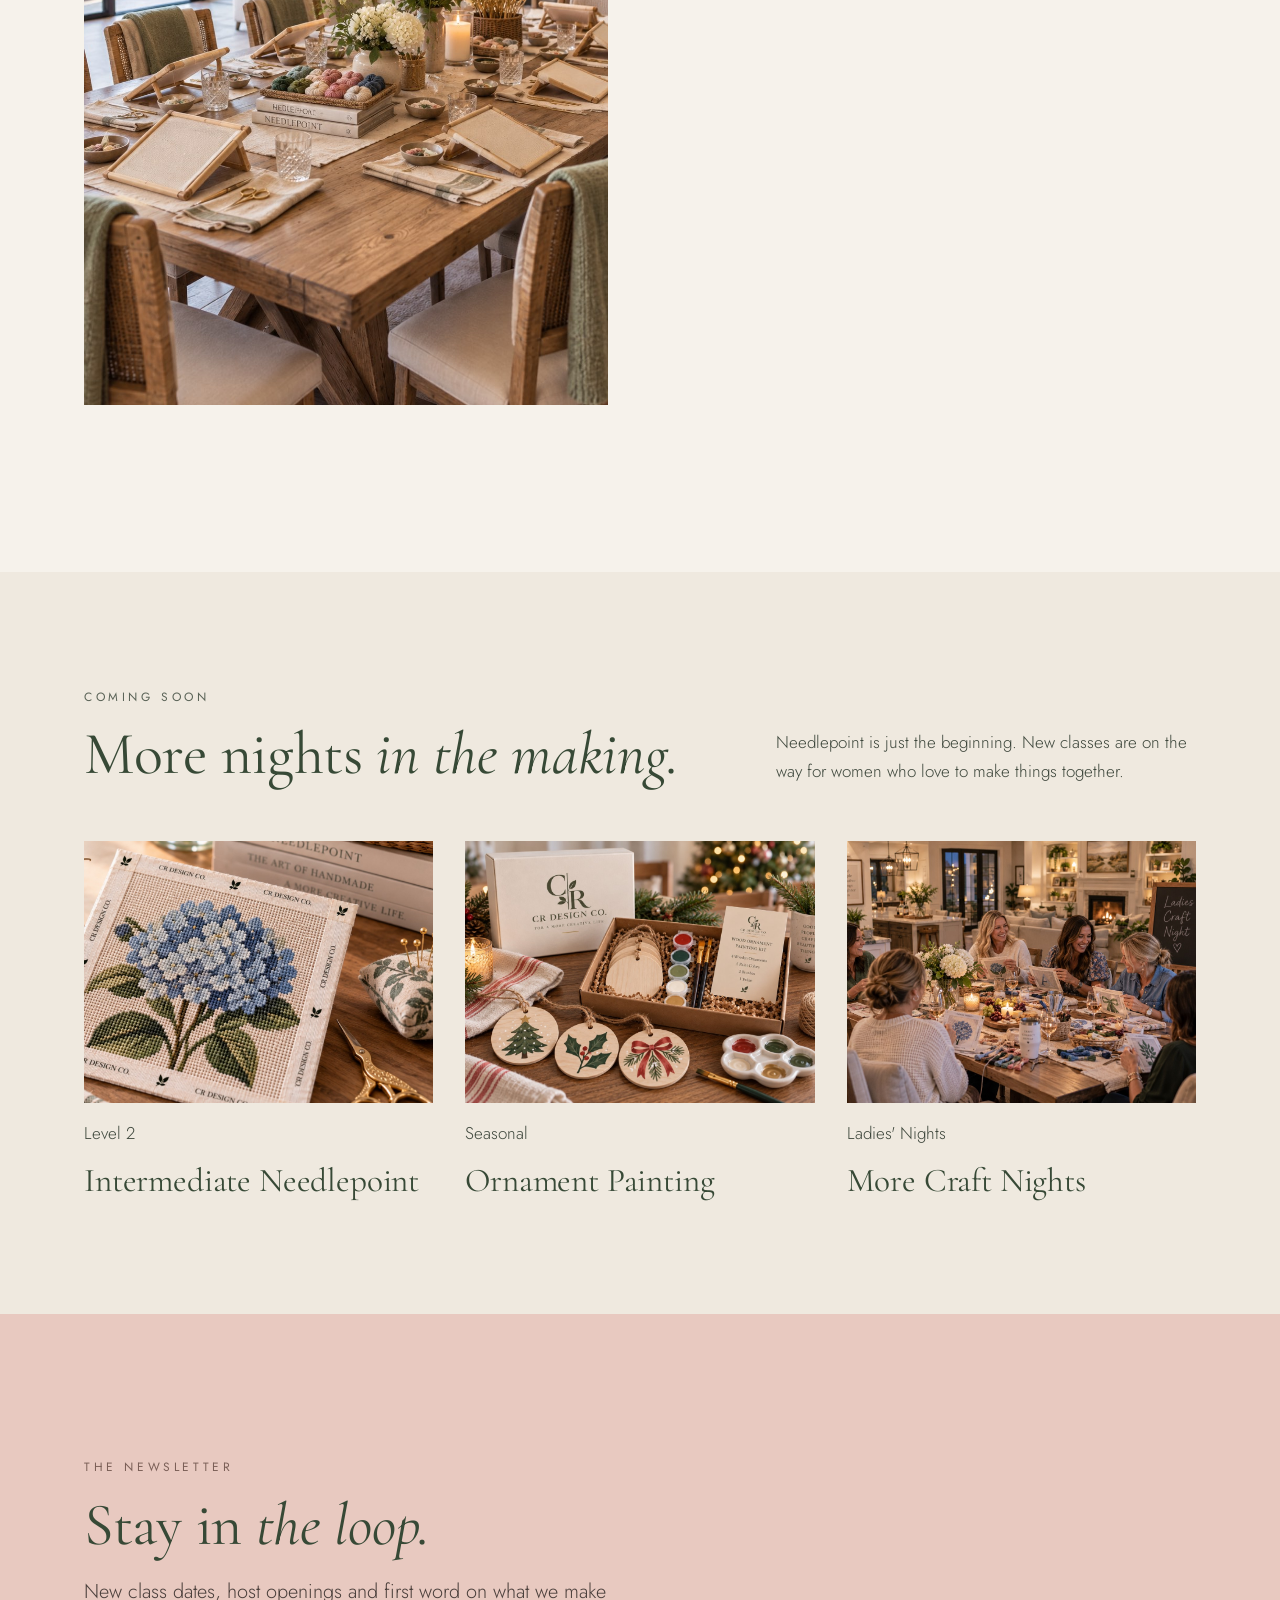
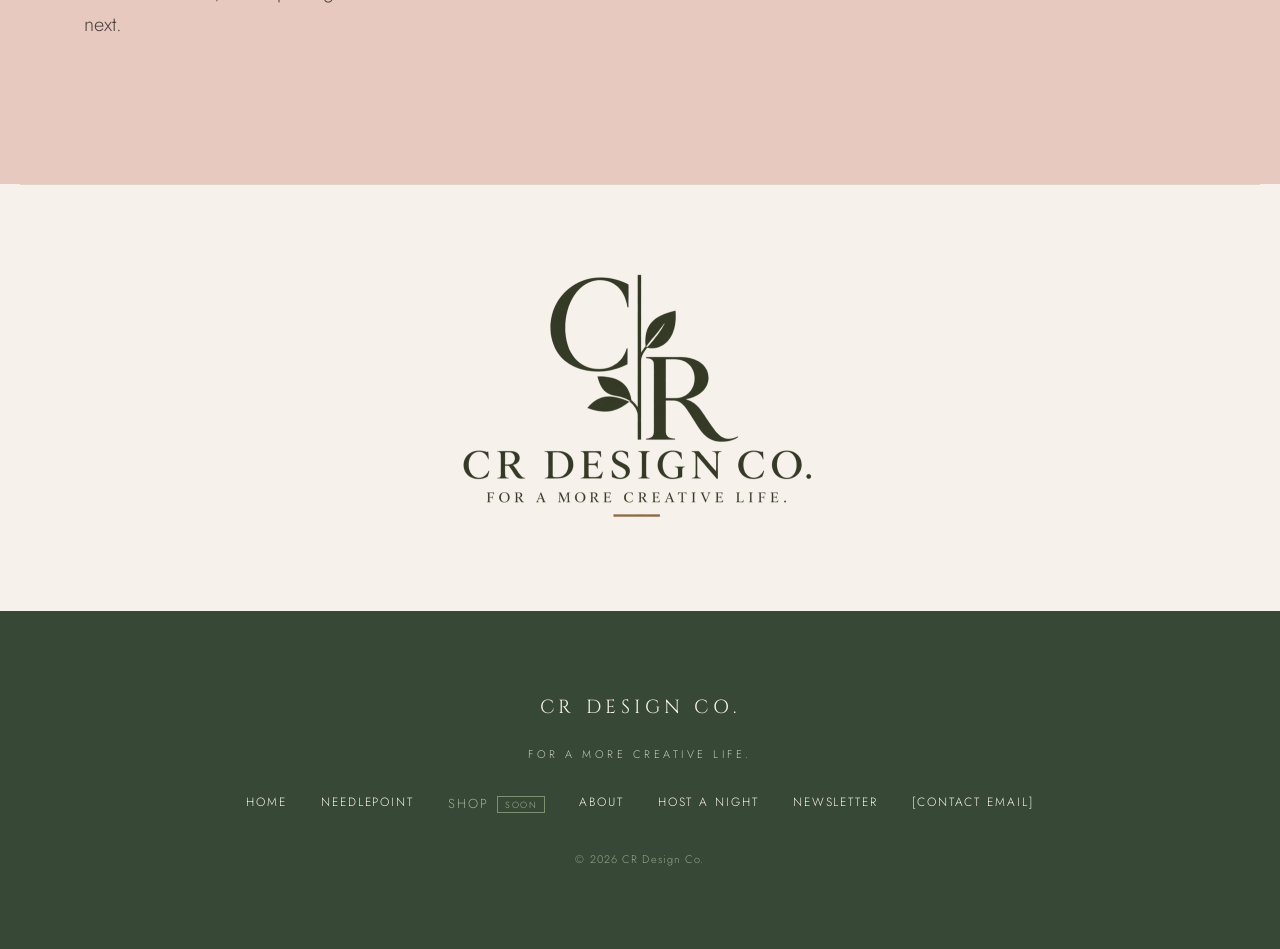
==== commit ee08c03e: "All four forms now post to GHL Save-a-seat is the last one off mailto, so every form on the site cre" ====
--- a/needlepoint.html
+++ b/needlepoint.html
@@ -170,20 +170,22 @@
         <p class="lede">Join the list and you'll be the first to hear when the next
           beginner class opens — $55, 90 minutes.</p>
 
-        <form id="seat-form" novalidate>
-          <div class="field-row">
-            <label for="s-first">First name<input id="s-first" name="first" type="text" autocomplete="given-name"></label>
-            <label for="s-last">Last name<input id="s-last" name="last" type="text" autocomplete="family-name"></label>
-          </div>
-          <label for="s-email">Email<input id="s-email" name="email" type="email" autocomplete="email"></label>
-          <label for="s-phone">Phone<input id="s-phone" name="phone" type="tel" autocomplete="tel"></label>
-          <label class="check" for="s-more">
-            <input id="s-more" name="more" type="checkbox">
-            Also tell me about intermediate classes and new craft nights
-          </label>
-          <button class="btn" type="submit">Join the list</button>
-          <p class="form-note" id="seat-note">Opens an email to CR Design Co. so you can hit send.</p>
-        </form>
+        <div class="ghl-embed ghl-embed--seat">
+          <iframe
+            src="https://api.osqii.com/widget/form/sJ9MhCHkadg50T1zMafY"
+            id="inline-sJ9MhCHkadg50T1zMafY"
+            title="Save me a seat — join the list"
+            data-layout="{'id':'INLINE'}"
+            data-trigger-type="alwaysShow"
+            data-activation-type="alwaysActivated"
+            data-deactivation-type="neverDeactivate"
+            data-form-name="Save me a seat"
+            data-height="540"
+            data-layout-iframe-id="inline-sJ9MhCHkadg50T1zMafY"
+            data-form-id="sJ9MhCHkadg50T1zMafY"
+            data-cookie-consent="true"
+            data-cookie-consent-provider="auto"></iframe>
+        </div>
       </div>
     </div>
   </section>
--- a/assets/site.css
+++ b/assets/site.css
@@ -290,13 +290,14 @@
      pixels short, which scrolls the button out of view. min-height beats the
      inline height it sets; the slack is invisible once the form's own panel
      is transparent. */
-  width:100%;min-height:320px;border:0;display:block;
+  width:100%;min-height:240px;border:0;display:block;
   background:transparent;color-scheme:normal;
 }
 /* the host form carries seven fields, all stacked — it needs far more room
    than the newsletter. Must come after the rule above: same specificity,
    so source order is what decides. */
-.ghl-embed--host iframe{min-height:800px}
+.ghl-embed--host iframe{min-height:690px}
+.ghl-embed--seat iframe{min-height:545px}
 
 /* ---------- logo band + footer ---------- */
 .logo-band{
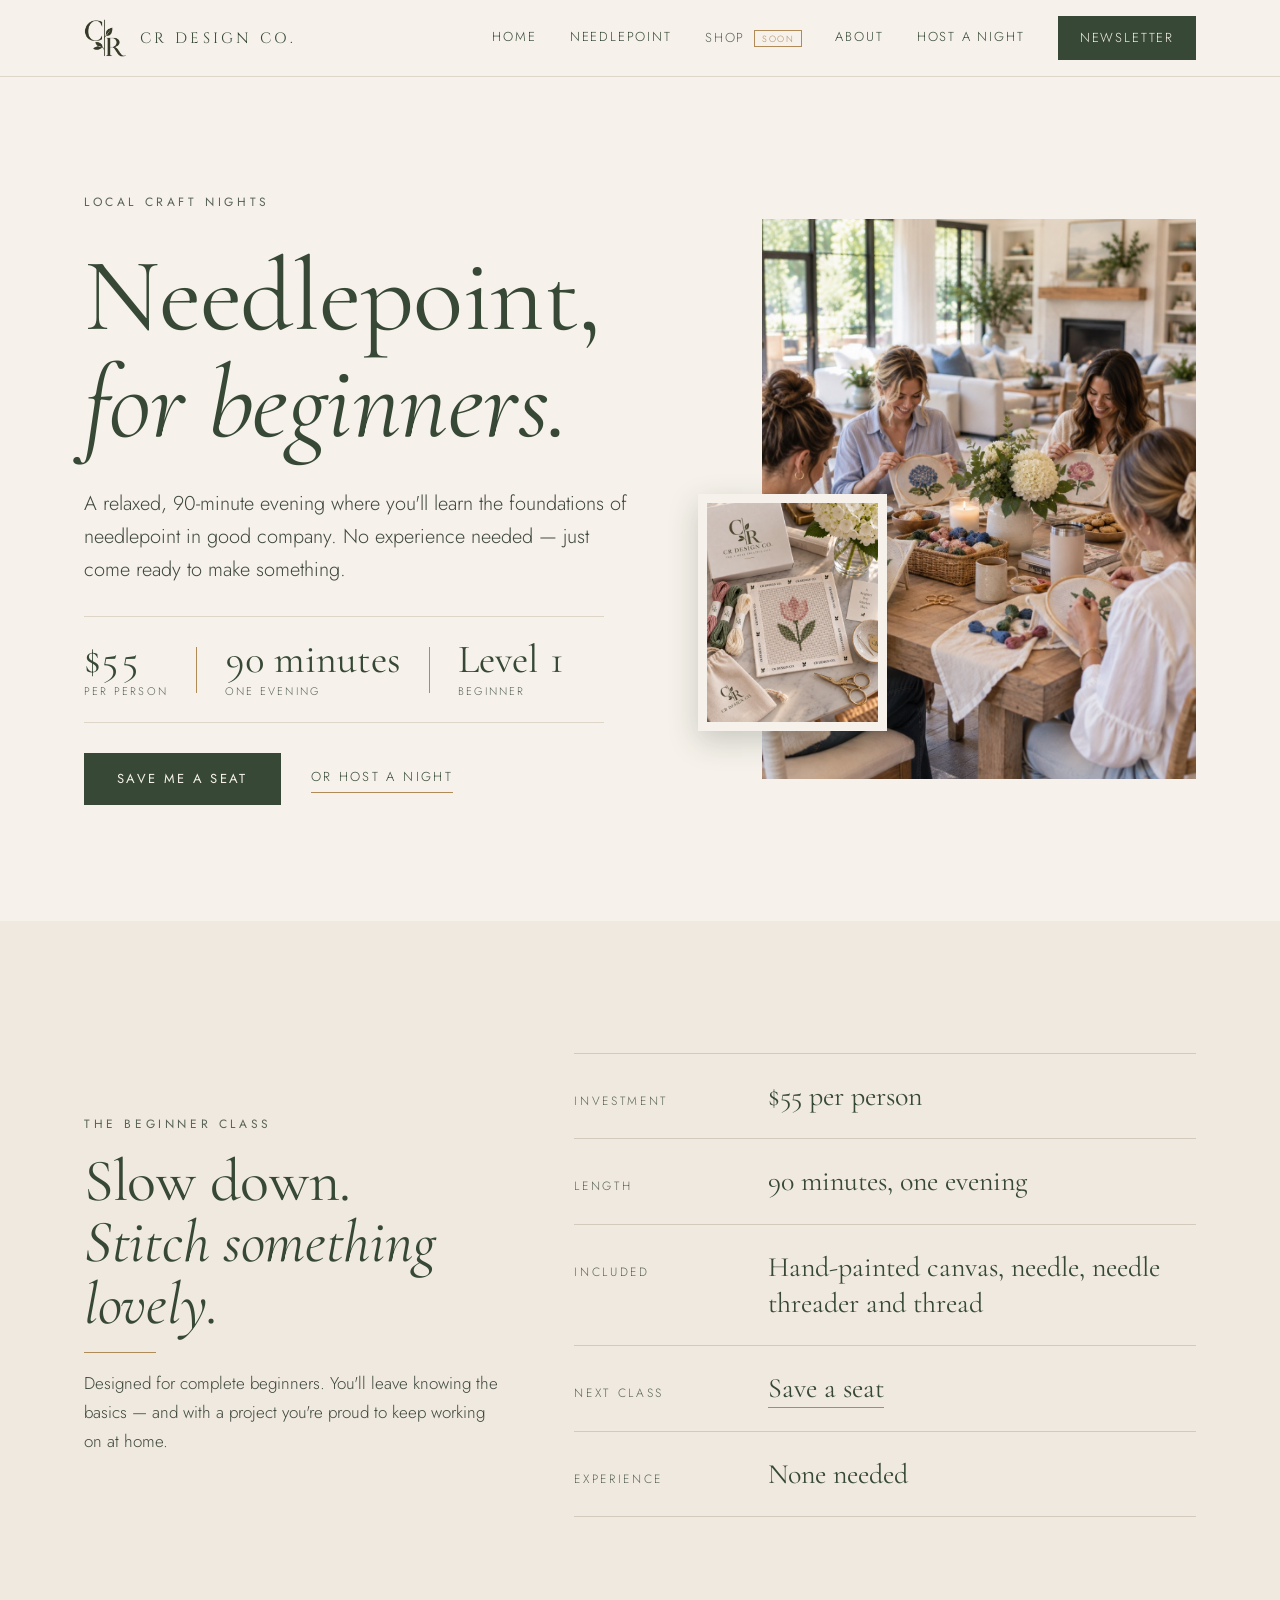
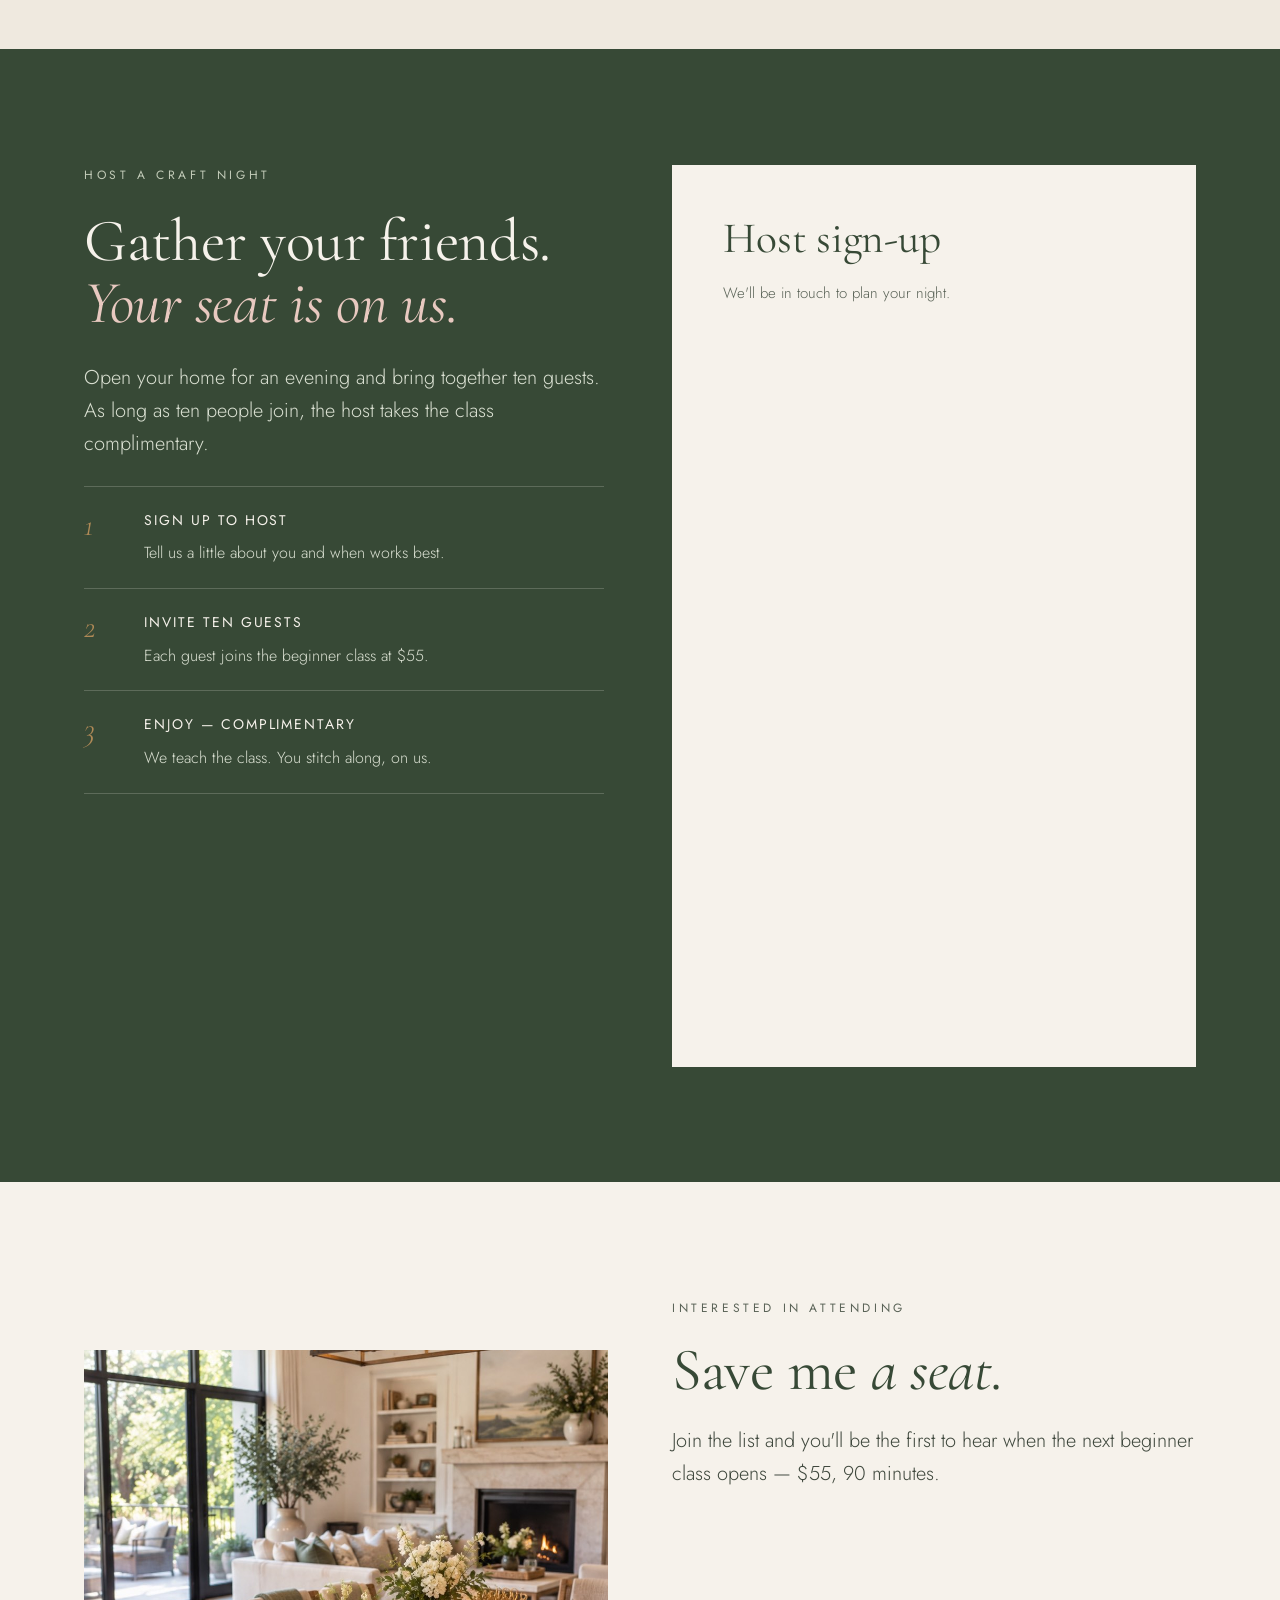
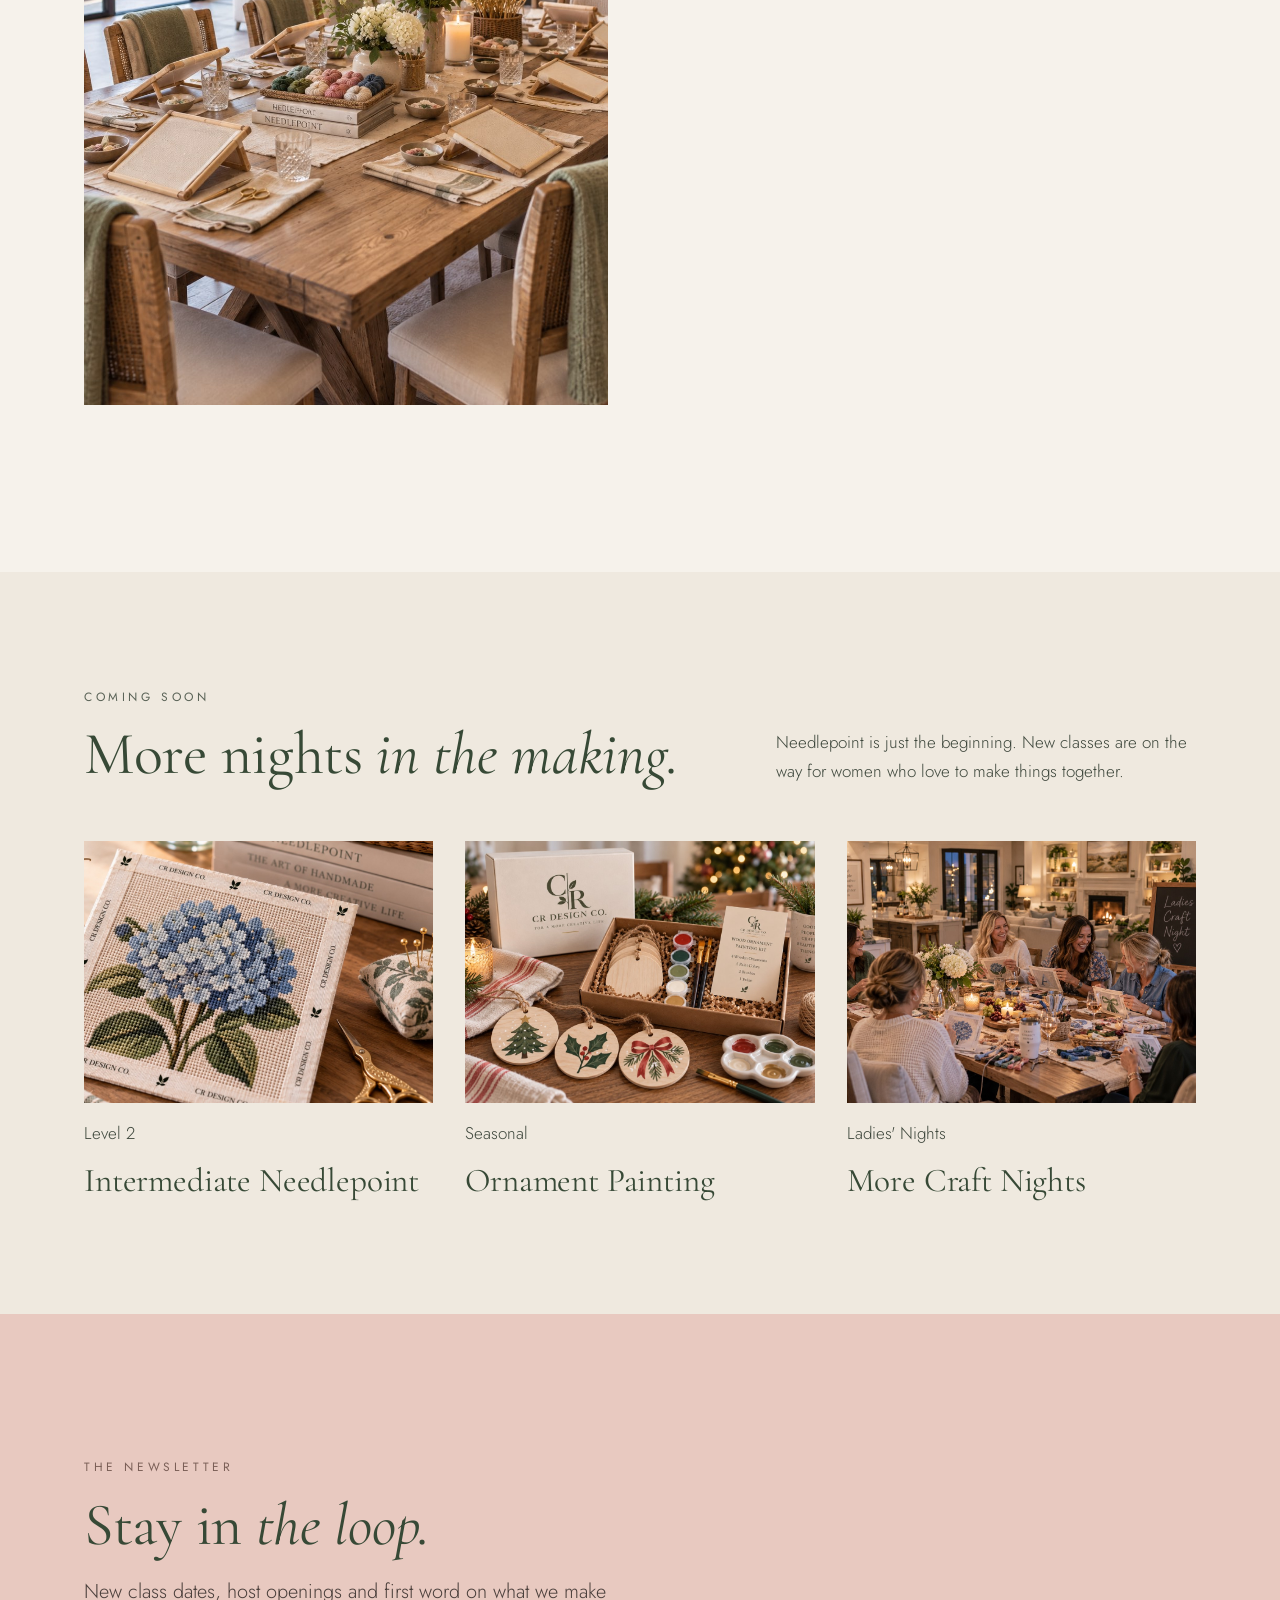
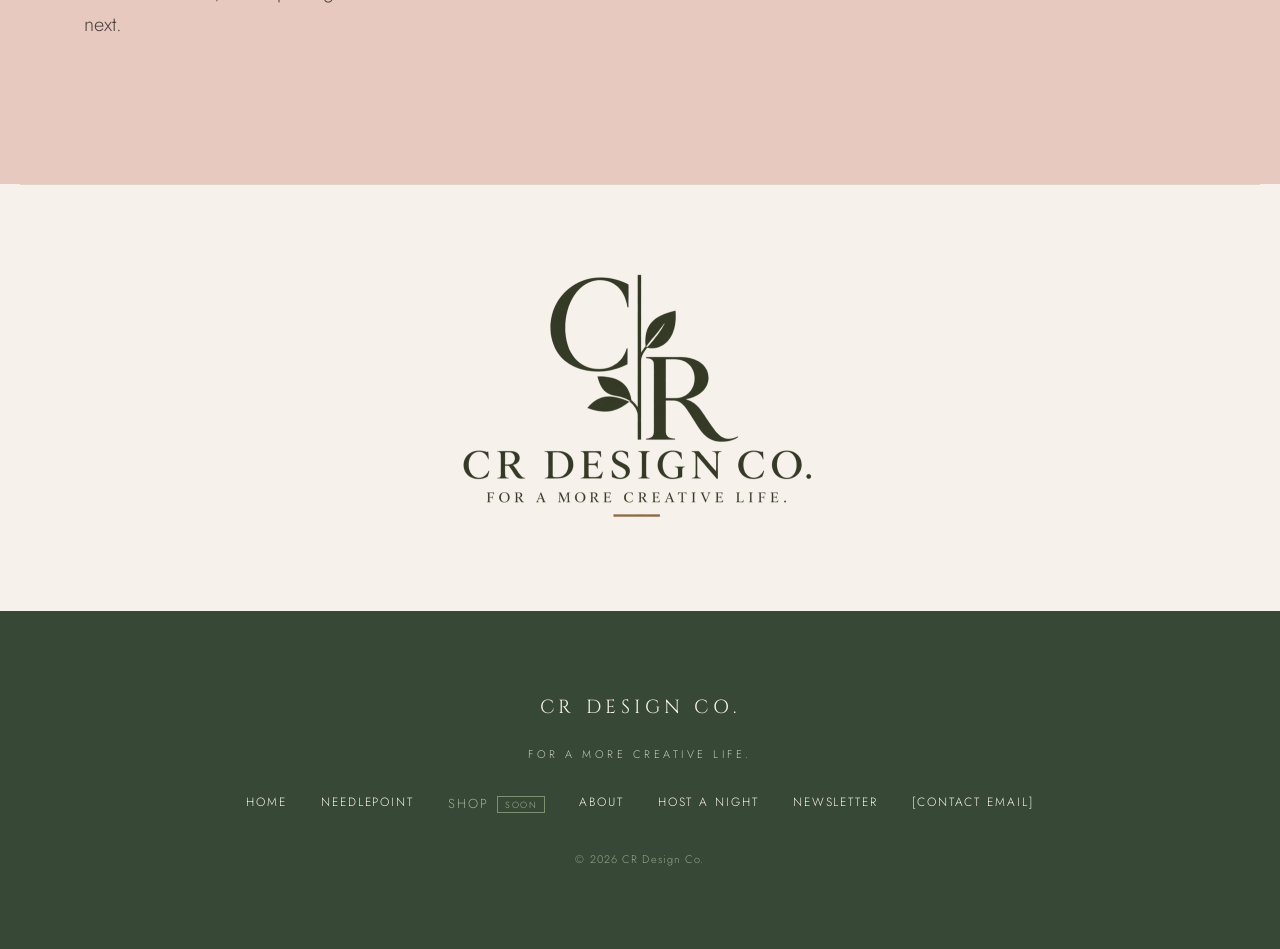
==== commit ab5f94c8: "Next class row now links to the sign-up form No dates are set yet, so the row pointed at two placeho" ====
--- a/needlepoint.html
+++ b/needlepoint.html
@@ -98,7 +98,7 @@
         <div><dt>Investment</dt><dd>$55 per person</dd></div>
         <div><dt>Length</dt><dd>90 minutes, one evening</dd></div>
         <div><dt>Included</dt><dd>Hand-painted canvas, needle, needle threader and thread</dd></div>
-        <div><dt>Next class</dt><dd><span class="fill">[DATE]</span> · <span class="fill">[LOCATION]</span></dd></div>
+        <div><dt>Next class</dt><dd><a href="#seat">Save a seat</a></dd></div>
         <div><dt>Experience</dt><dd>None needed</dd></div>
       </dl>
     </div>
--- a/assets/site.css
+++ b/assets/site.css
@@ -393,6 +393,13 @@
   font-family:'Cormorant Garamond',Georgia,serif;font-weight:400;
   font-size:clamp(21px,2.4vw,28px);line-height:1.3;color:var(--ink);margin:0;
 }
+/* a value in the spec list that's a link — keep the serif so it still reads as
+   part of the table, and mark it with the brass hairline used elsewhere */
+.spec dd a{
+  color:var(--ink);text-decoration:none;
+  border-bottom:1px solid var(--brass);padding-bottom:2px;
+}
+.spec dd a:hover{border-bottom-color:var(--ink)}
 @media (max-width:620px){.spec div{grid-template-columns:1fr;padding-block:20px}}
 
 /* --- dark green band (host section) --- */
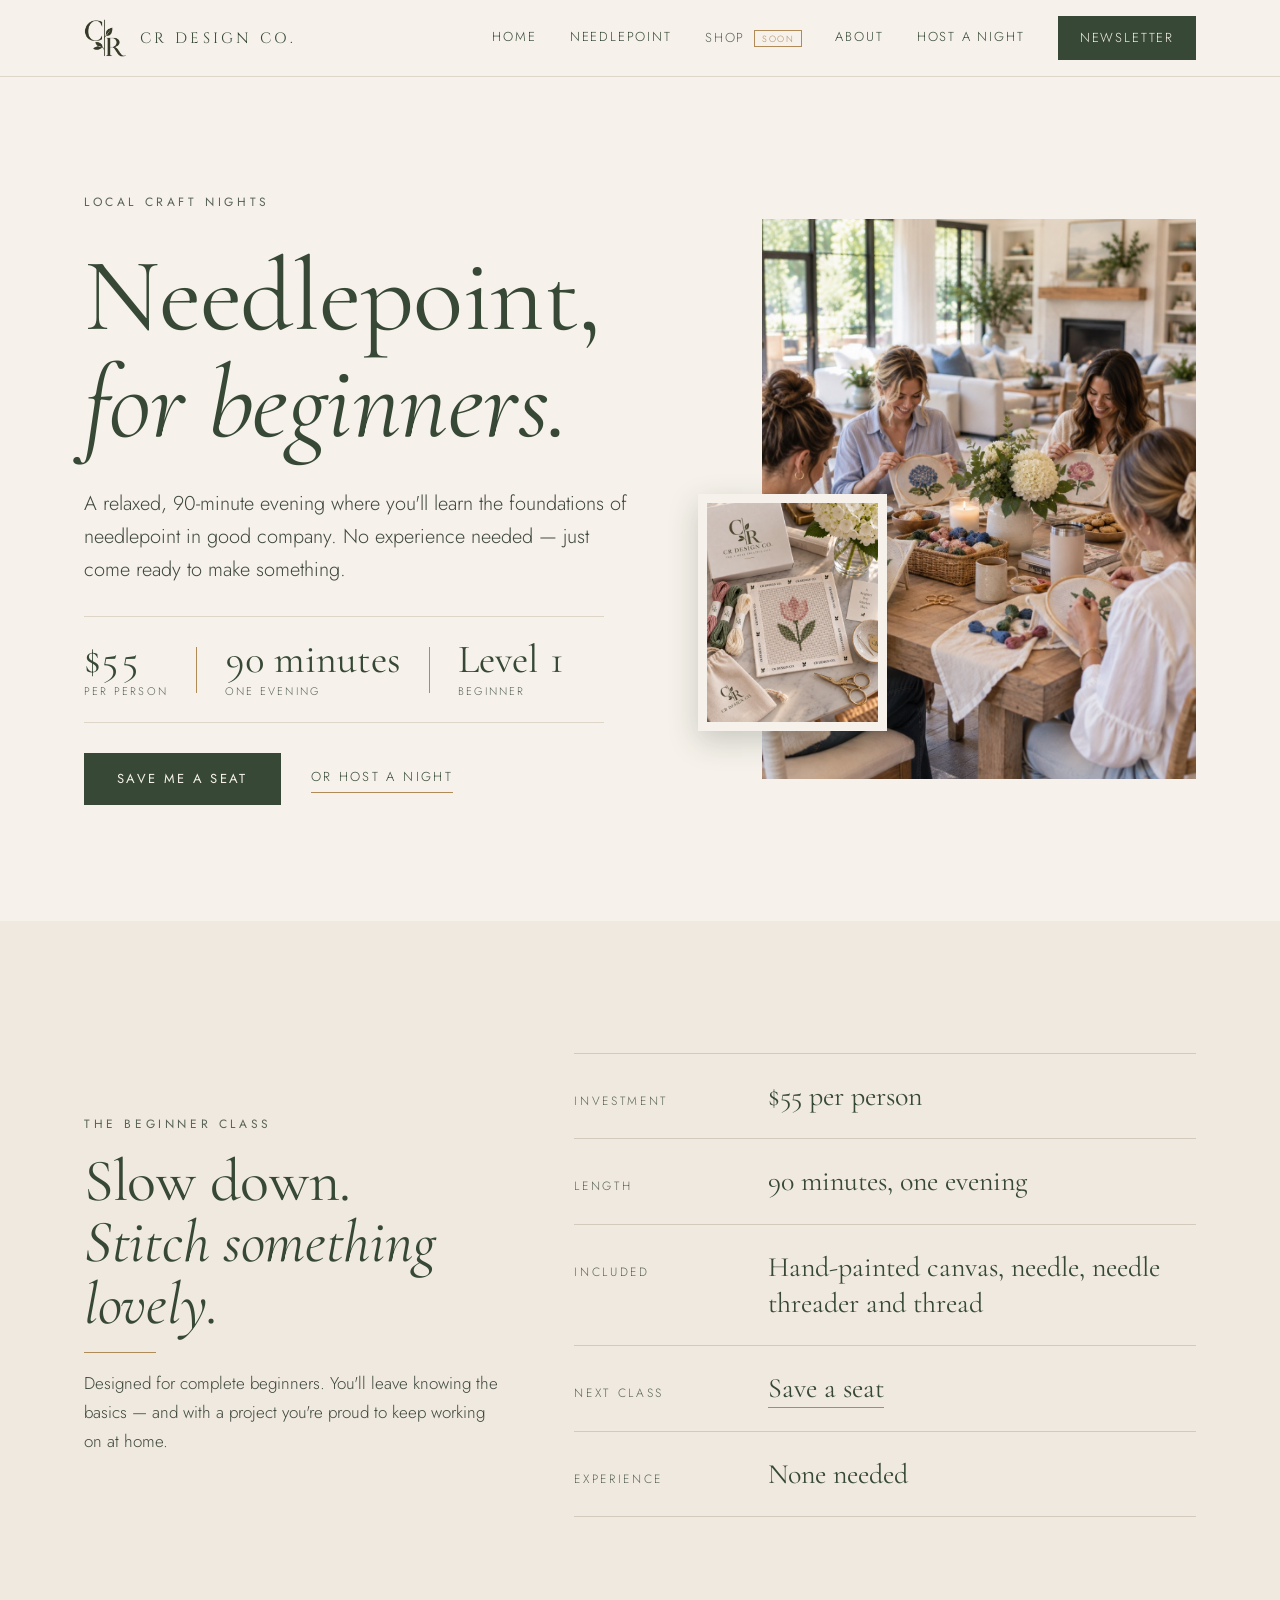
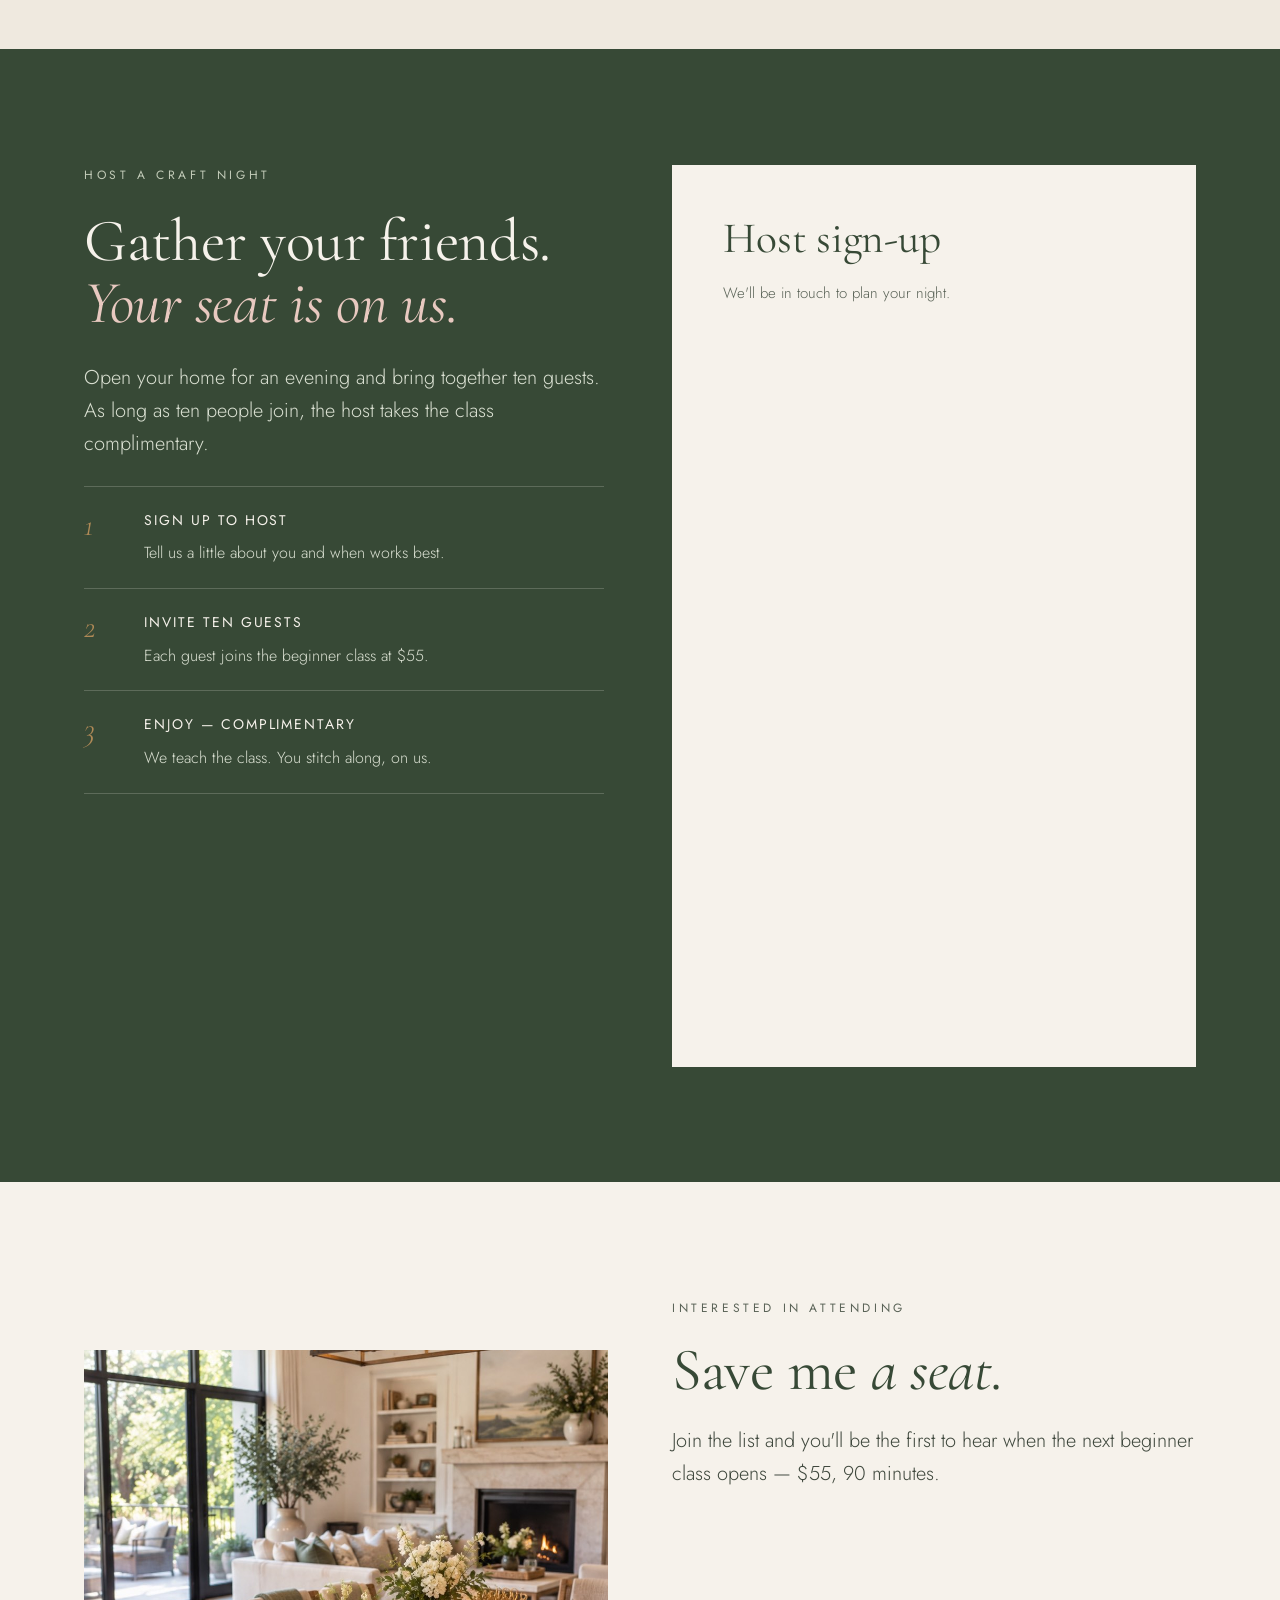
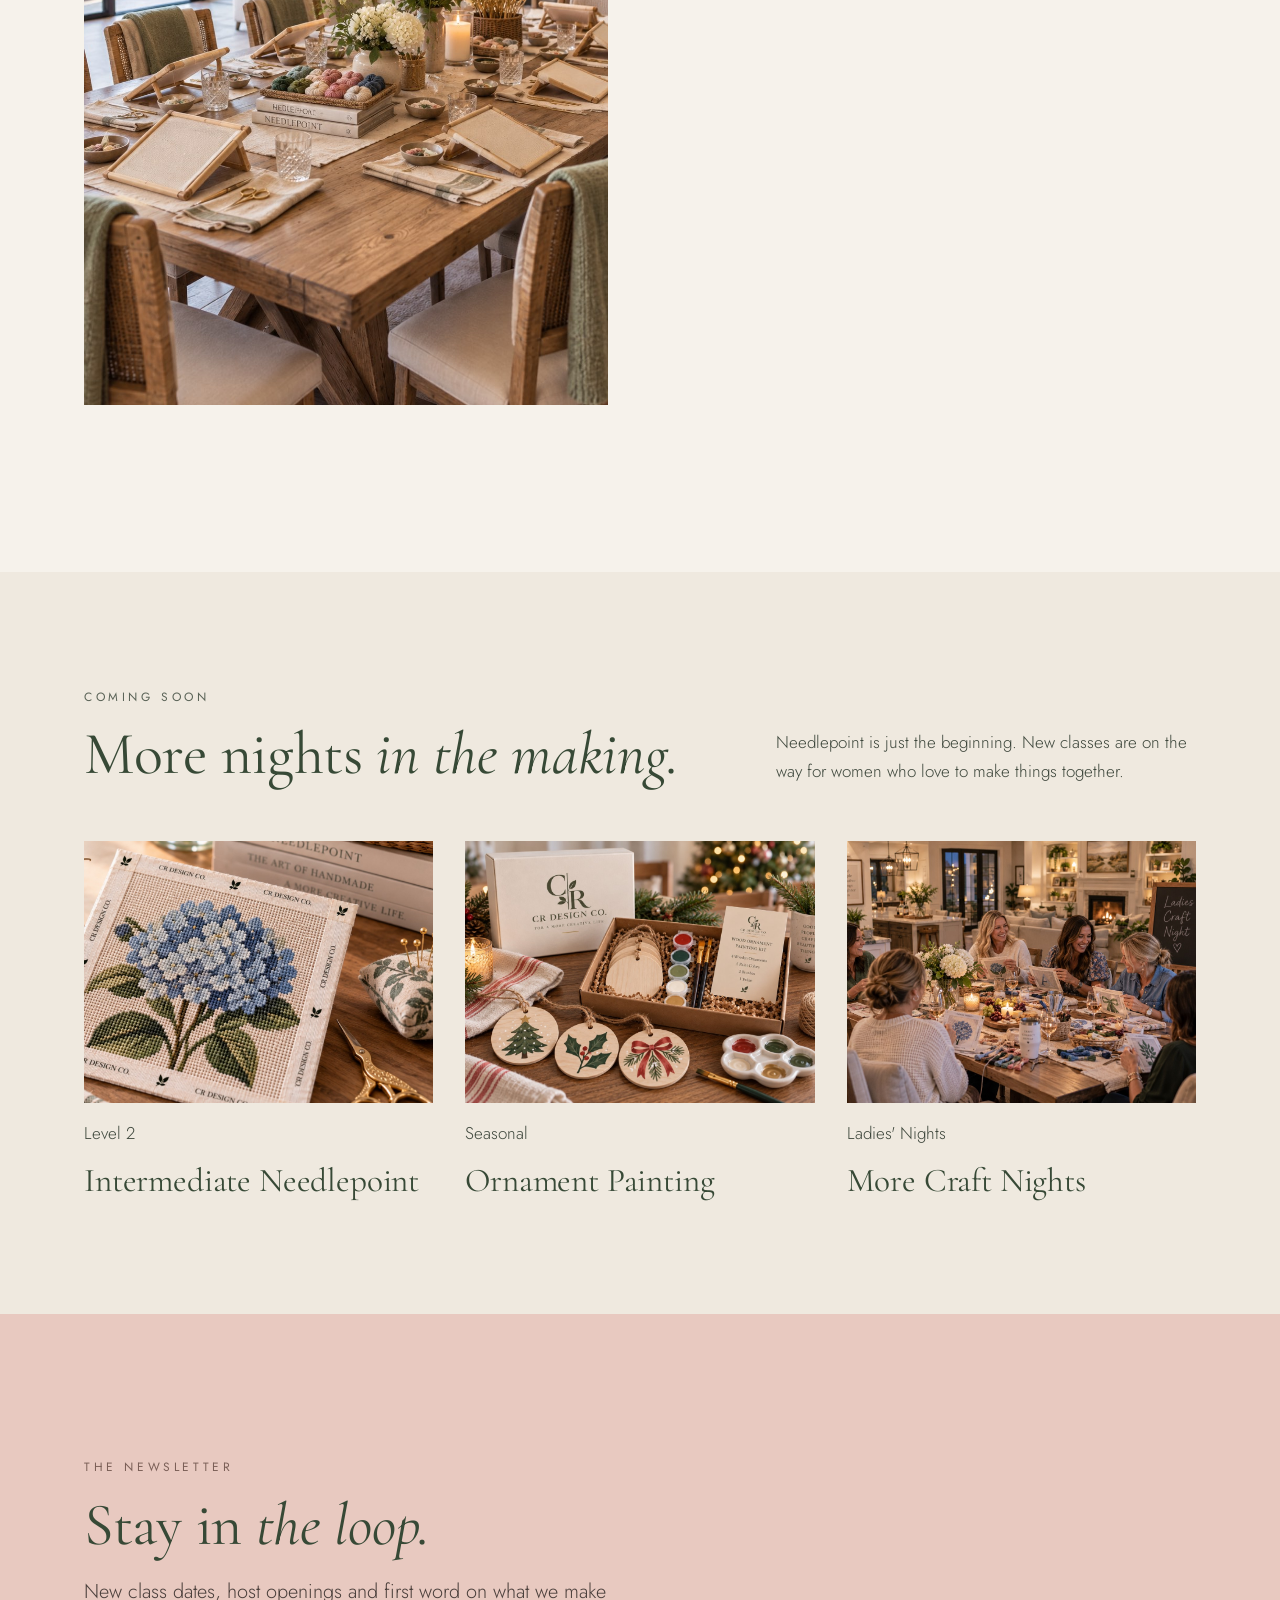
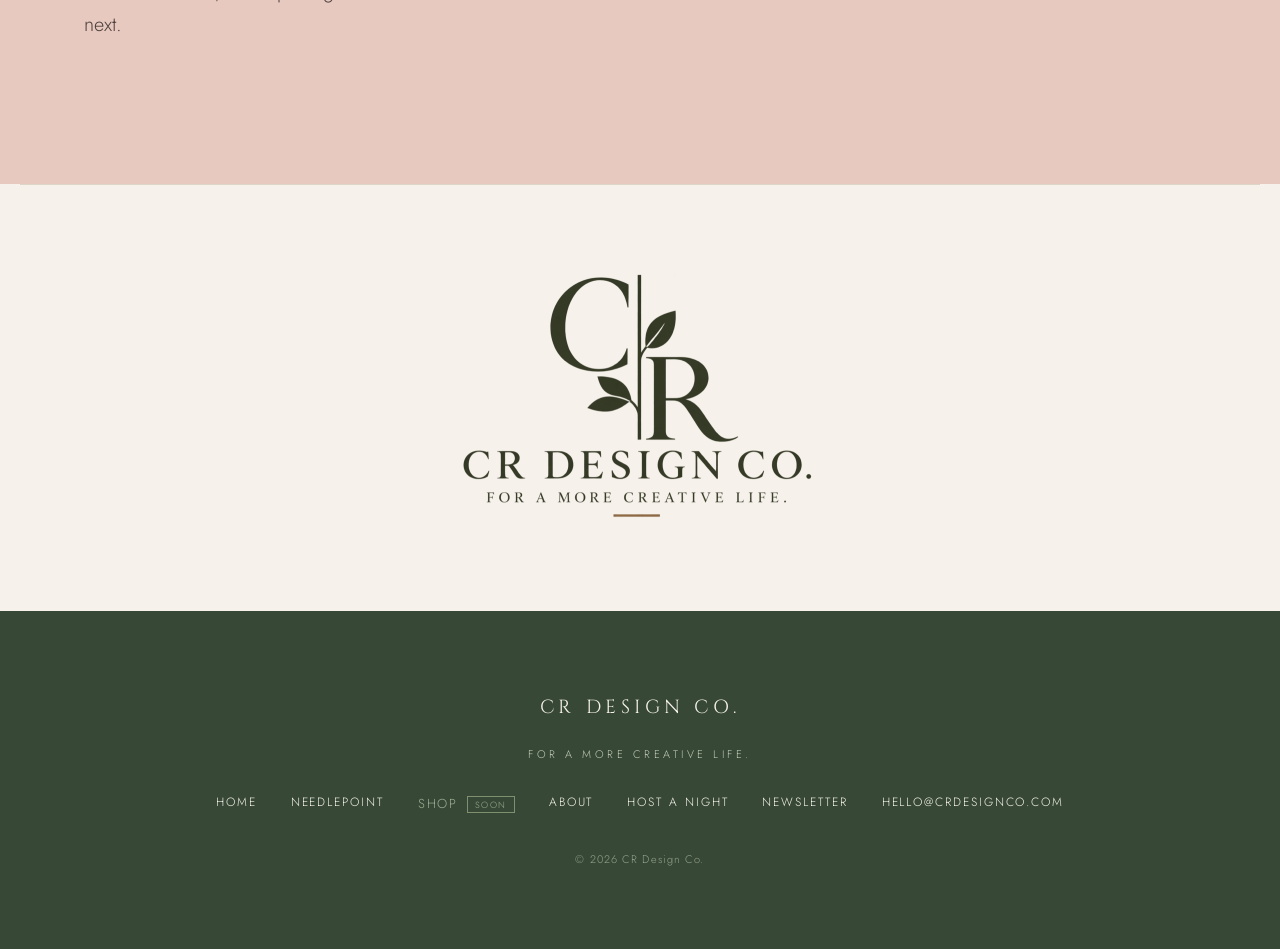
==== commit 46daa5d5: "Set the contact address — no placeholders left hello@crdesignco.com routes through Cloudflare Email " ====
--- a/needlepoint.html
+++ b/needlepoint.html
@@ -8,8 +8,9 @@
 <link rel="icon" href="assets/logo-mark.png">
 <meta property="og:title" content="Needlepoint for beginners — CR Design Co.">
 <meta property="og:description" content="90 minutes, $55, no experience needed. Craft nights for a more creative life.">
-<meta property="og:image" content="assets/logo-full.png">
+<meta property="og:image" content="https://crdesignco.com/assets/logo-full.png">
 <meta property="og:type" content="website">
+<meta property="og:url" content="https://crdesignco.com/needlepoint.html">
 <style>
   :root{
     color-scheme:light;
@@ -276,7 +277,7 @@
       <a href="index.html#about">About</a>
       <a href="needlepoint.html#host">Host a Night</a>
       <a href="#newsletter">Newsletter</a>
-      <a href="mailto:hello@example.com" id="foot-mail">[CONTACT EMAIL]</a>
+      <a href="mailto:hello@crdesignco.com" id="foot-mail">hello@crdesignco.com</a>
     </nav>
     <p class="foot-fine">© <span id="yr">2026</span> CR Design Co.</p>
   </div>
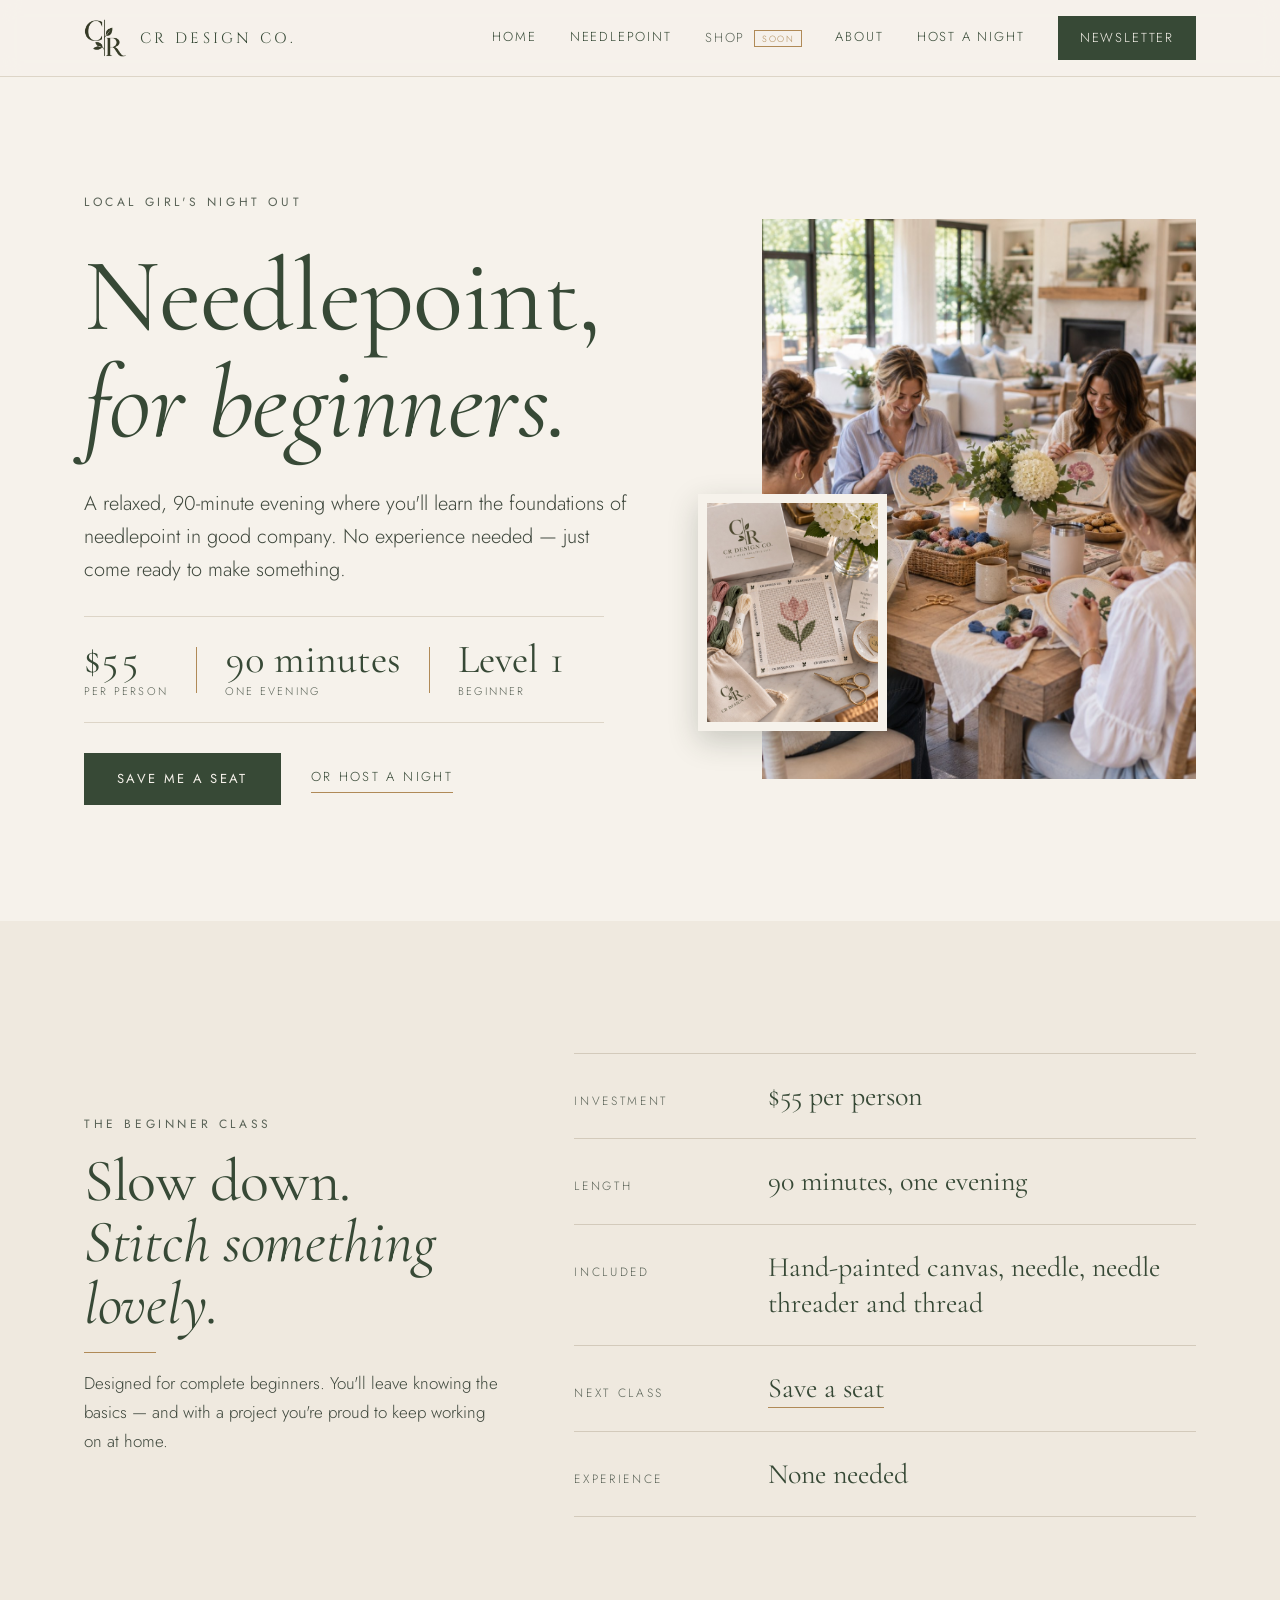
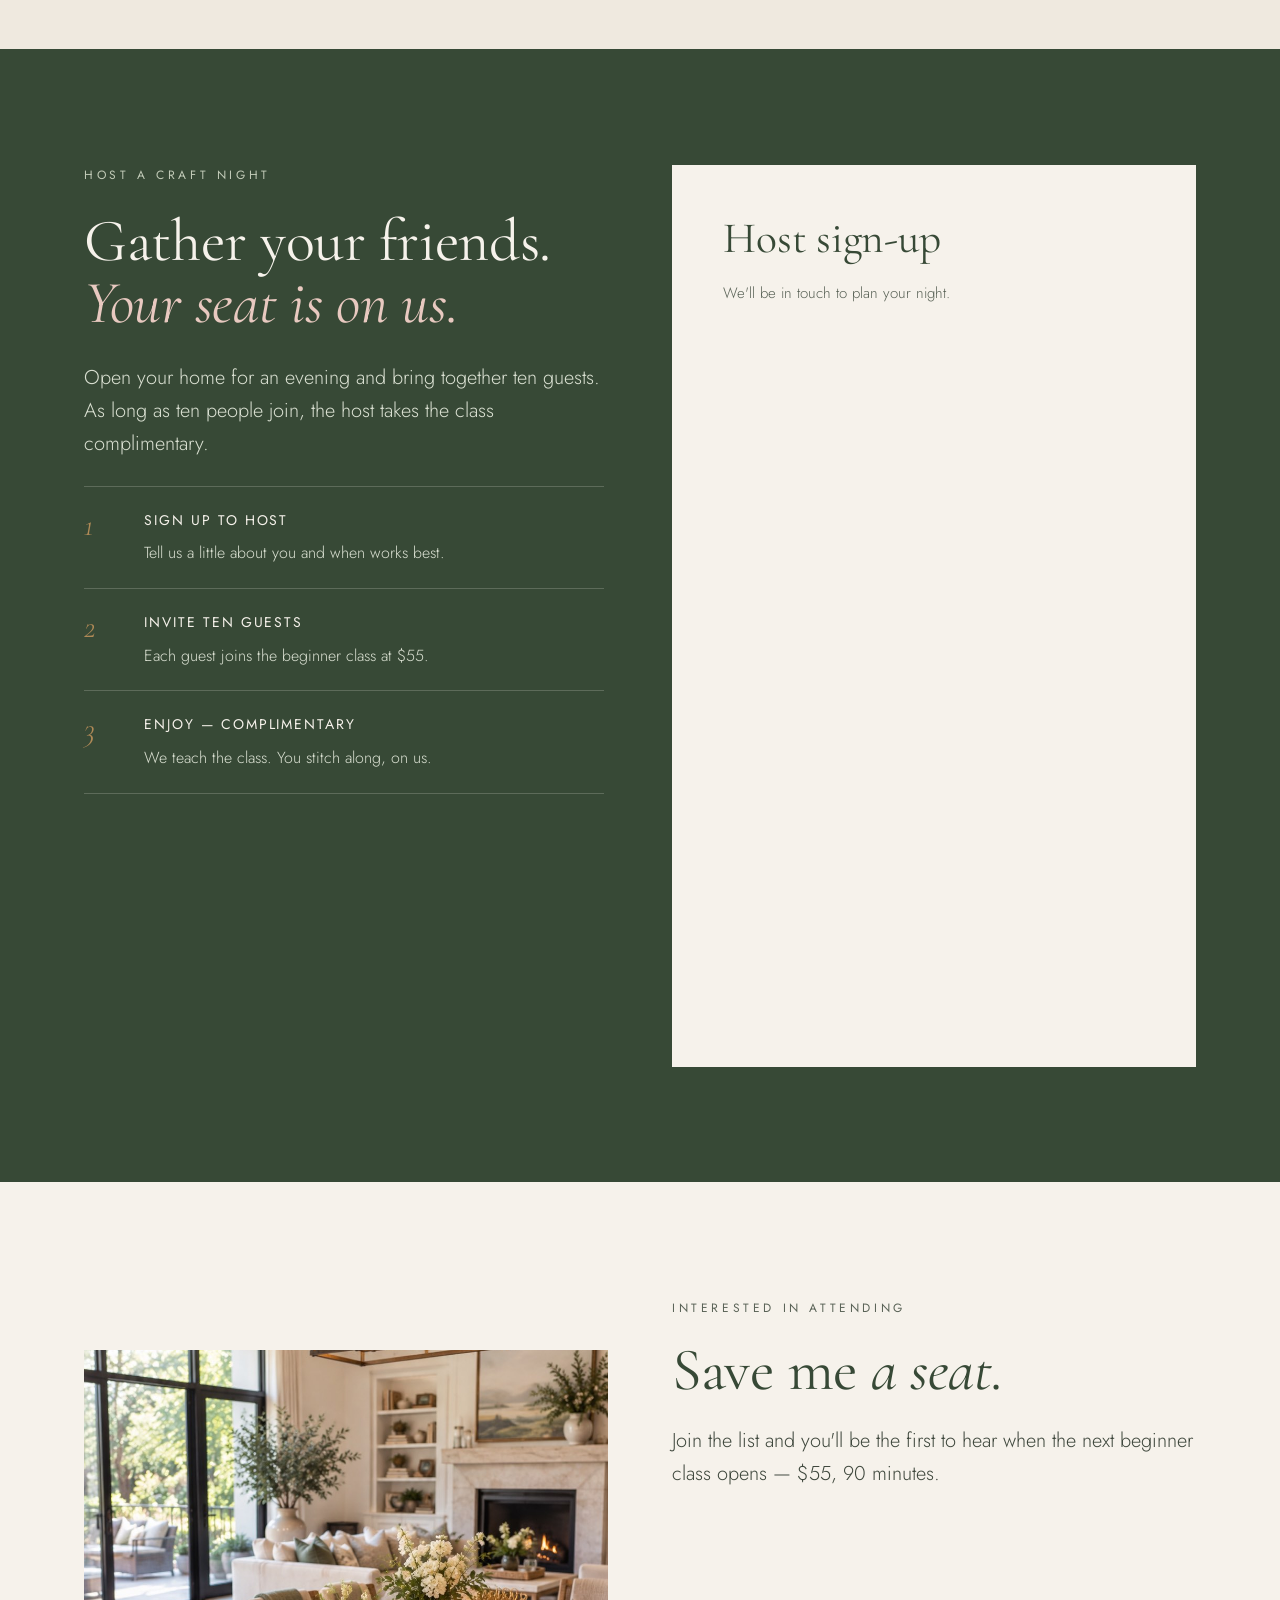
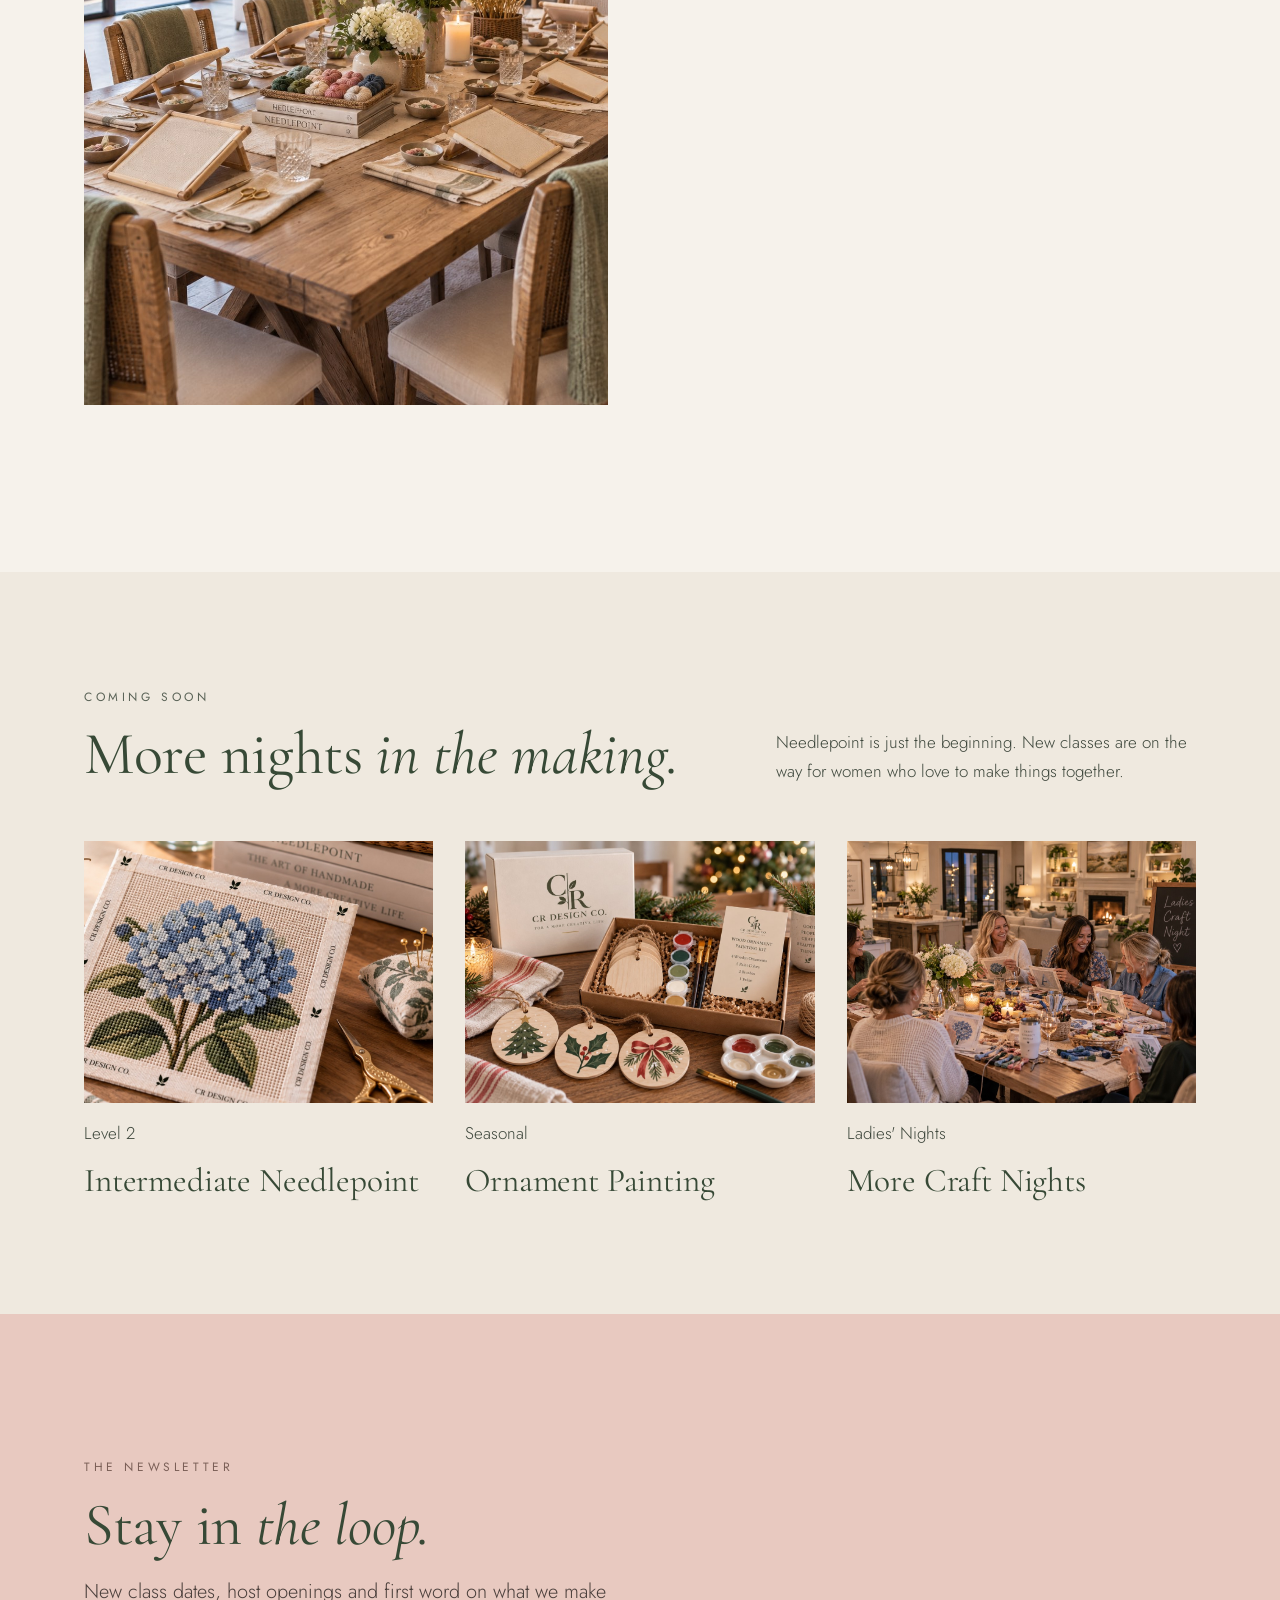
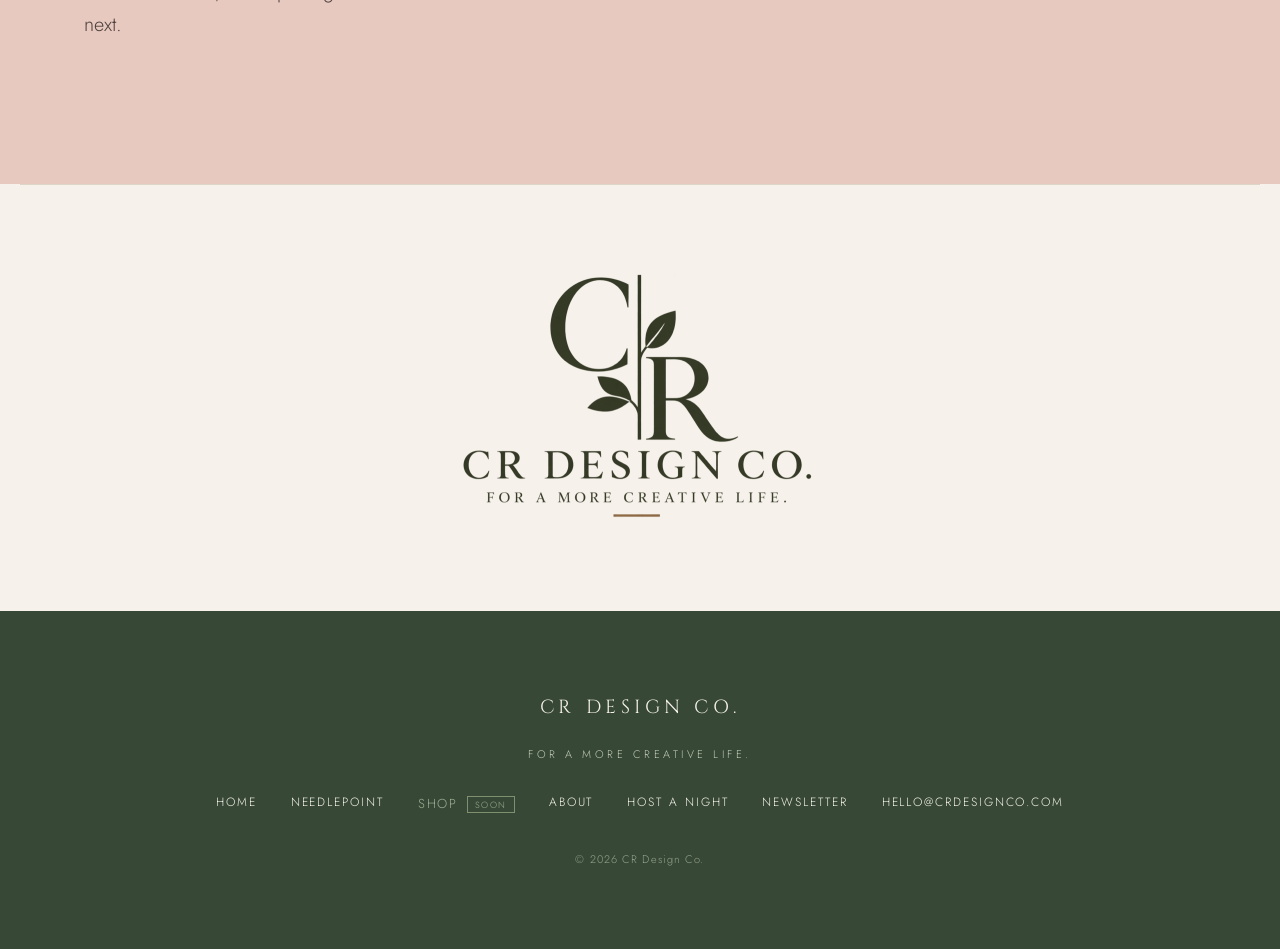
==== commit fbbf92b2: "Hero eyebrow: Local Craft Nights -> Local Girl's Night Out Co-Authored-By: Claude Opus 5.5 <noreply@" ====
--- a/needlepoint.html
+++ b/needlepoint.html
@@ -42,6 +42,22 @@
       <a href="needlepoint.html#host" class="hide-sm">Host a Night</a>
       <a href="#newsletter" class="btn-sm">Newsletter</a>
     </nav>
+    <button class="nav-toggle" type="button" id="nav-toggle"
+            aria-expanded="false" aria-controls="mobile-nav">
+      <span class="nav-toggle-bars" aria-hidden="true"><span></span><span></span><span></span></span>
+      <span class="nav-toggle-word">Menu</span>
+    </button>
+  </div>
+  <div class="mobile-nav" id="mobile-nav" hidden>
+    <nav aria-label="Menu">
+      <a href="index.html">Home</a>
+      <a href="needlepoint.html">Needlepoint</a>
+      <span class="nav-soon">Shop<span class="chip">Soon</span></span>
+      <a href="index.html#about">About</a>
+      <a href="needlepoint.html#host">Host a Night</a>
+      <a class="btn" href="#newsletter">Join the newsletter</a>
+      <a class="mobile-nav-mail" href="mailto:hello@crdesignco.com">hello@crdesignco.com</a>
+    </nav>
   </div>
 </header>
 
@@ -51,7 +67,7 @@
   <section>
     <div class="wrap hero-grid">
       <div class="hero-copy">
-        <p class="eyebrow">Local Craft Nights</p>
+        <p class="eyebrow">Local Girl's Night Out</p>
         <h1 class="display">Needlepoint,<br><em>for beginners.</em></h1>
         <p class="lede">A relaxed, 90-minute evening where you'll learn the foundations of
           needlepoint in good company. No experience needed — just come ready to make
--- a/assets/site.css
+++ b/assets/site.css
@@ -483,3 +483,96 @@
 .trio .slot{aspect-ratio:4/3}
 .trio article{display:flex;flex-direction:column;gap:16px}
 .trio h3{margin:0;font-size:clamp(24px,2.6vw,34px)}
+
+/* ==========================================================================
+   Mobile menu
+   Below 820px the header row has no space for six items, so the nav is
+   replaced by a Menu button and a panel. Desktop is untouched.
+   ========================================================================== */
+
+.nav-toggle{display:none}
+.mobile-nav{display:none}
+
+@media (max-width:820px){
+  .nav{display:none}
+
+  .nav-toggle{
+    display:inline-flex;align-items:center;justify-content:center;
+    width:48px;height:48px;margin-right:-10px;
+    background:none;border:0;cursor:pointer;color:var(--ink);
+  }
+  /* the label stays in the accessibility tree but not on screen — the icon
+     alone is the control, and screen readers still announce "Menu" */
+  .nav-toggle-word{
+    position:absolute;width:1px;height:1px;margin:-1px;padding:0;
+    overflow:hidden;clip-path:inset(50%);white-space:nowrap;border:0;
+  }
+  .nav-toggle-bars{position:relative;display:block;width:24px;height:16px;flex:none}
+  .nav-toggle-bars span{
+    position:absolute;left:0;width:100%;height:1.5px;background:var(--ink);
+    transition:transform .25s ease,opacity .2s ease;
+  }
+  .nav-toggle-bars span:nth-child(1){top:0}
+  .nav-toggle-bars span:nth-child(2){top:50%;transform:translateY(-50%)}
+  .nav-toggle-bars span:nth-child(3){bottom:0}
+  .nav-toggle[aria-expanded="true"] .nav-toggle-bars span:nth-child(1){transform:translateY(7.25px) rotate(45deg)}
+  .nav-toggle[aria-expanded="true"] .nav-toggle-bars span:nth-child(2){opacity:0}
+  .nav-toggle[aria-expanded="true"] .nav-toggle-bars span:nth-child(3){transform:translateY(-7.25px) rotate(-45deg)}
+
+  .mobile-nav{
+    display:block;
+    border-top:1px solid var(--line);
+    background:var(--cream);
+    padding:4px var(--gut) 26px;
+    max-height:calc(100vh - 76px);
+    overflow-y:auto;
+    -webkit-overflow-scrolling:touch;
+  }
+  .mobile-nav nav{display:flex;flex-direction:column}
+  .mobile-nav a,
+  .mobile-nav .nav-soon{
+    display:flex;align-items:center;justify-content:space-between;gap:14px;
+    min-height:58px;
+    font-family:'Cormorant Garamond',Georgia,serif;
+    font-size:27px;font-weight:400;letter-spacing:0;text-transform:none;
+    color:var(--ink);text-decoration:none;white-space:normal;
+    border-bottom:1px solid var(--line);
+  }
+  .mobile-nav .nav-soon{color:var(--ink-soft);cursor:default}
+  .mobile-nav .chip{flex:none}
+  /* the newsletter CTA keeps its button treatment, not the list treatment */
+  .mobile-nav a.btn{
+    justify-content:center;border-bottom:0;margin-top:22px;
+    font-family:'Jost',sans-serif;font-size:13px;letter-spacing:.18em;
+    text-transform:uppercase;color:var(--cream);min-height:54px;
+  }
+  .mobile-nav-mail{
+    border-bottom:0!important;
+    font-family:'Jost',sans-serif!important;font-size:14px!important;
+    letter-spacing:.04em!important;color:var(--ink-soft)!important;
+    min-height:48px!important;justify-content:flex-start!important;
+  }
+  body.nav-open{overflow:hidden}
+}
+
+/* ==========================================================================
+   Mobile touch targets
+   Everything tappable clears 44px. The ::before trick expands the hit area
+   without moving the underline away from the text.
+   ========================================================================== */
+
+@media (max-width:820px){
+  .brand{min-height:48px}
+  .link-u{position:relative}
+  .link-u::before{
+    content:"";position:absolute;left:0;right:0;top:50%;
+    transform:translateY(-50%);height:46px;
+  }
+  .foot-nav{gap:2px 30px}
+  .foot-nav a{min-height:46px;display:inline-flex;align-items:center}
+  .spec dd a{min-height:44px;display:inline-flex;align-items:center}
+  .chip{font-size:10px;padding:4px 8px}
+  /* the host form sits in a padded card; on a 375px screen that padding was
+     taking 56px off the form's width */
+  .form-card{padding:22px 16px}
+}
